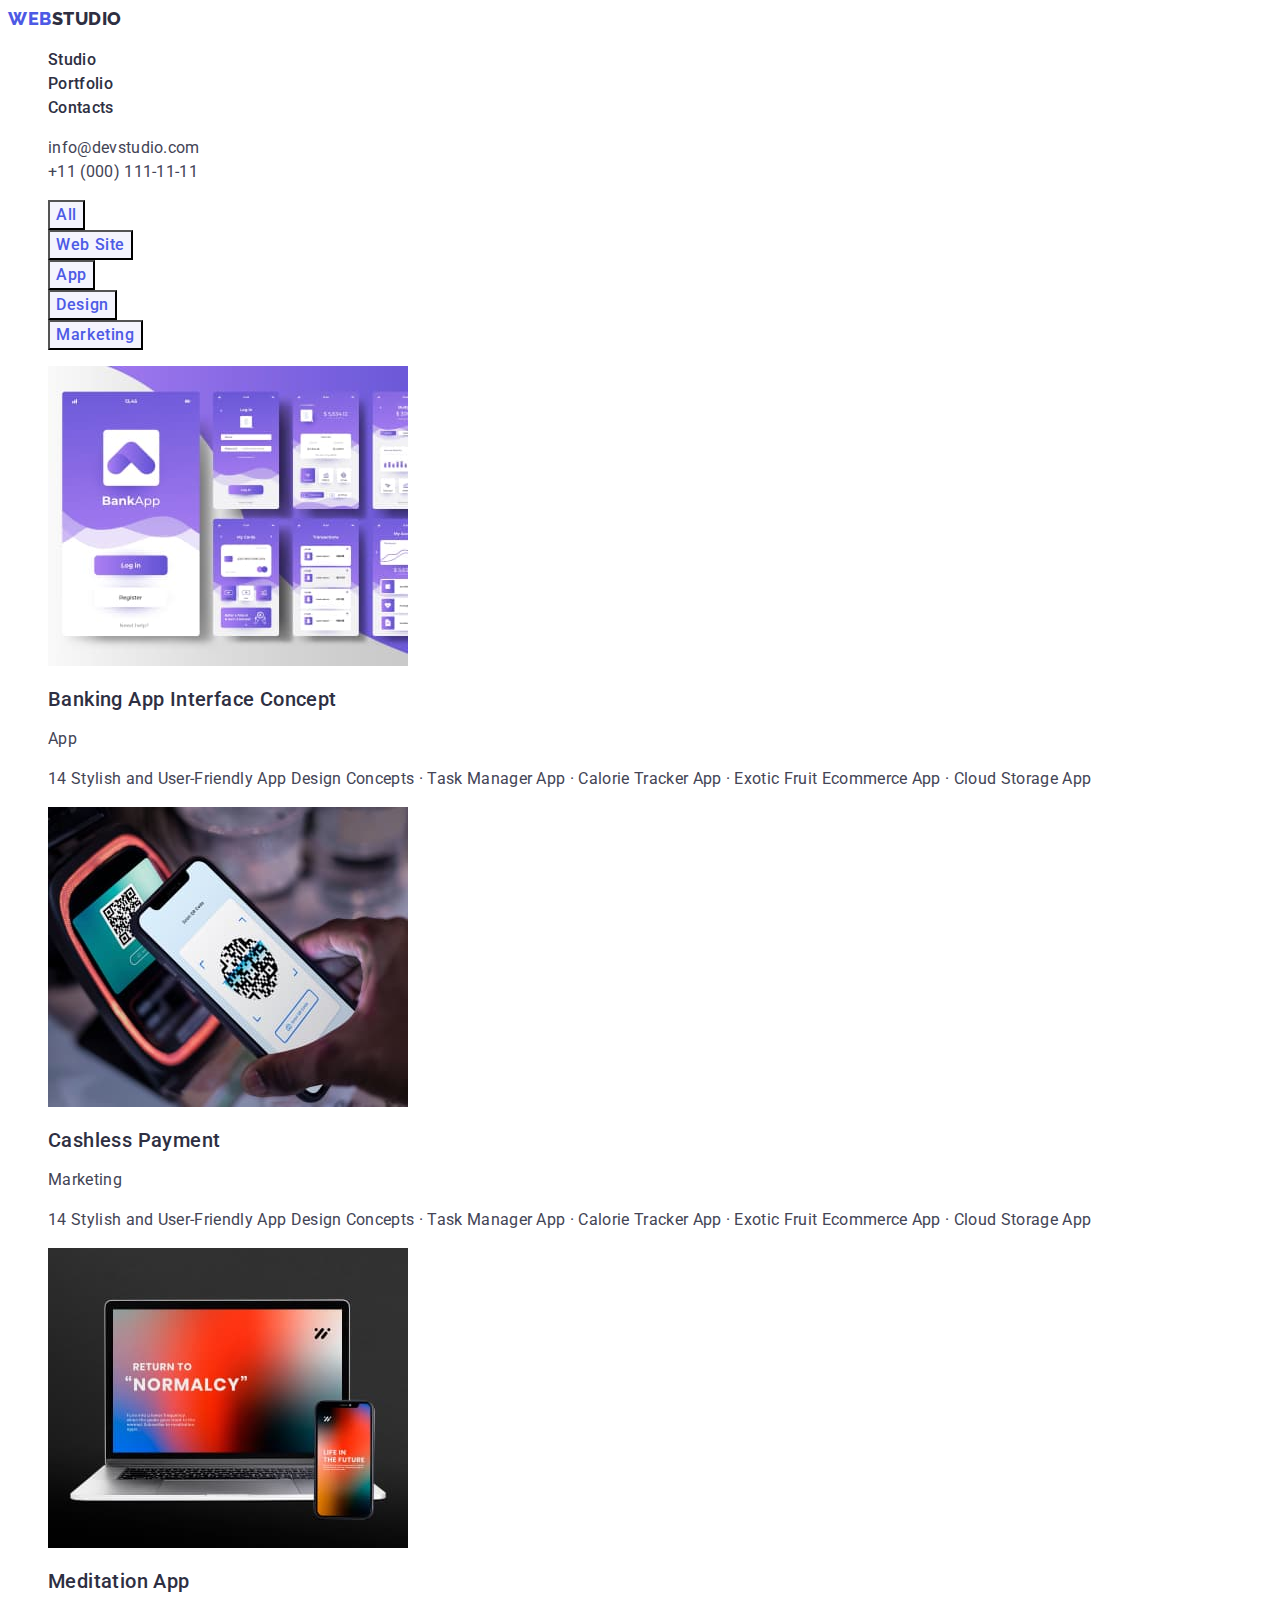
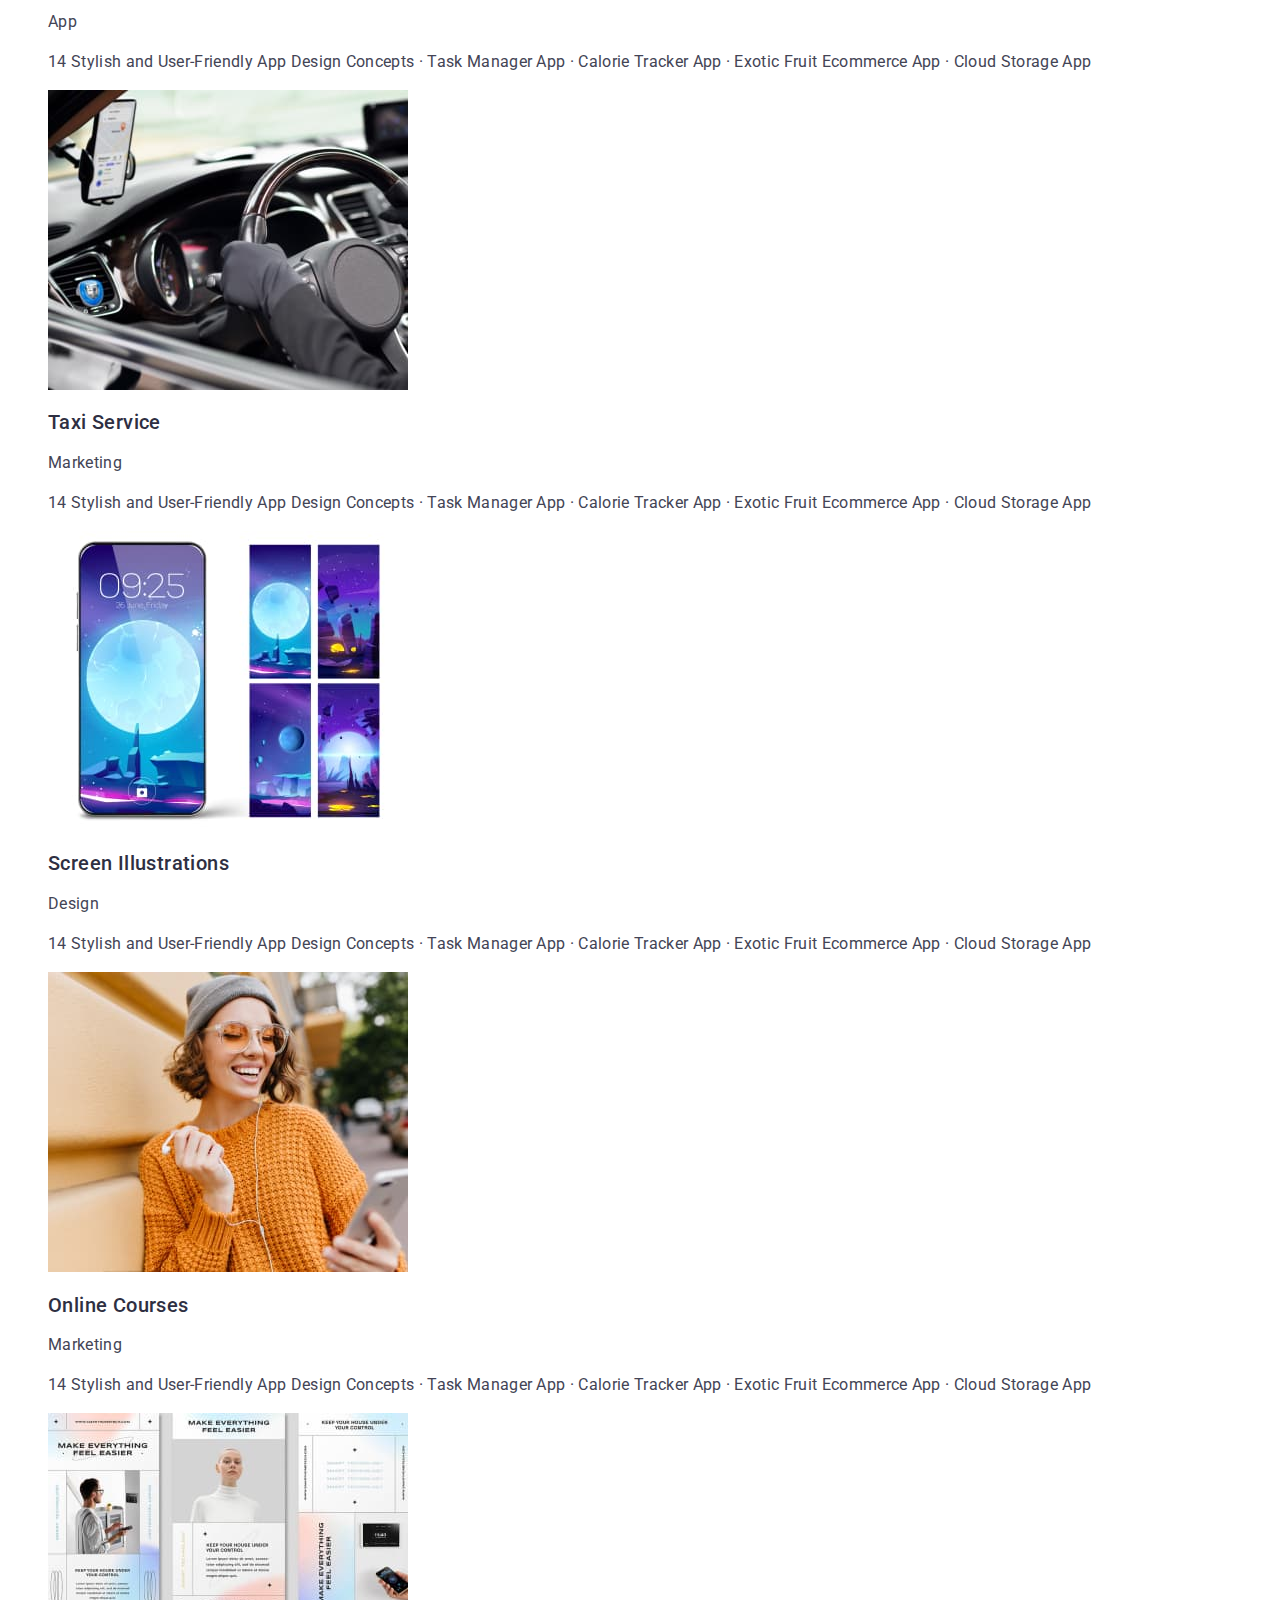
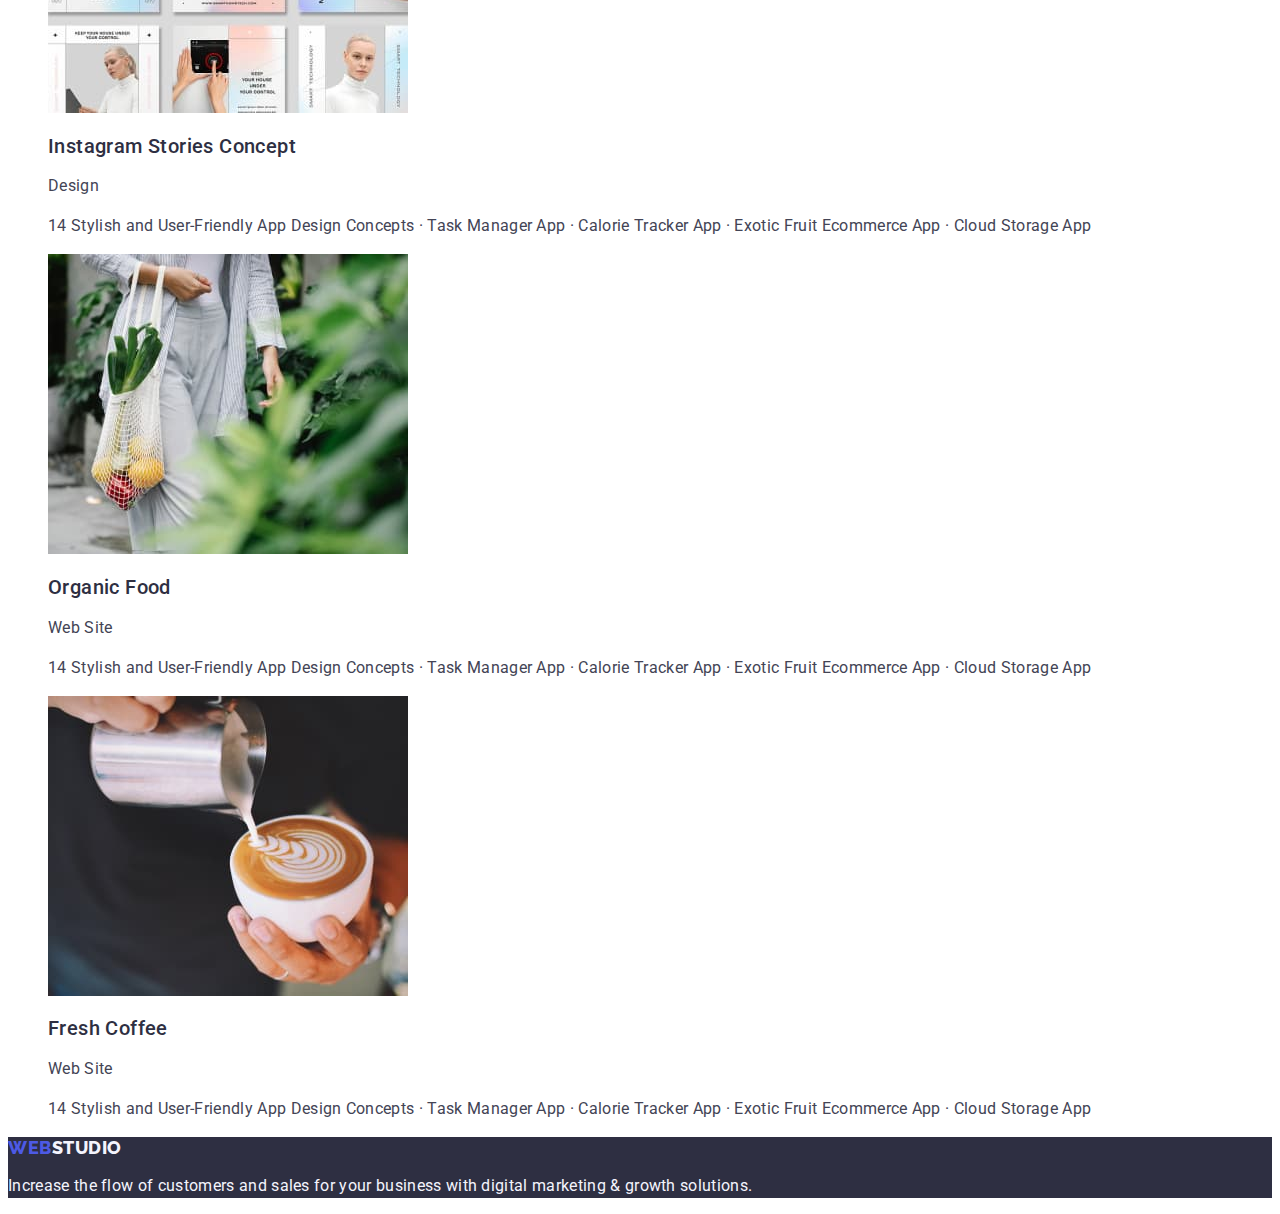
==== portfolio.html @ c7cfbac8 "Initial commit" ====
<!DOCTYPE html>
<html lang="en">
  <head>
    <meta charset="UTF-8" />
    <meta name="viewport" content="width=device-width, initial-scale=1.0" />
    <title>Portfolio</title>
    <link rel="preconnect" href="https://fonts.googleapis.com" />
    <link rel="preconnect" href="https://fonts.gstatic.com" crossorigin />
    <link
      href="https://fonts.googleapis.com/css2?family=Raleway:wght@800&family=Roboto:wght@400;500;700;900&display=swap"
      rel="stylesheet"
    />
    <link rel="stylesheet" href="./css/styles.css" />
  </head>
  <body>
    <!-- HEADER -->
    <header>
      <nav class="page-nav">
        <a class="logo-link link" href="./index.html"
          >Web<span class="text-logo">Studio</span></a
        >
        <ul class="menu list">
          <li class="menu-item">
            <a class="menu-link link" href="./index.html">Studio</a>
          </li>
          <li class="menu-item">
            <a class="menu-link link" href="./portfolio.html">Portfolio</a>
          </li>
          <li class="menu-item">
            <a class="menu-link link" href="">Contacts</a>
          </li>
        </ul>
      </nav>
      <address class="page-address">
        <ul class="address-list list">
          <li>
            <a class="contact-link link" href="mailto:info@devstudio.com"
              >info@devstudio.com</a
            >
          </li>
          <li>
            <a class="contact-link link" href="tel:+110001111111"
              >+11 (000) 111-11-11</a
            >
          </li>
        </ul>
      </address>
    </header>
    <!-- MAIN -->
    <main>
      <section>
        <h1 hidden>Gallery</h1>
        <ul class="list">
          <li><button type="button" class="filter-btn">All</button></li>
          <li><button type="button" class="filter-btn">Web Site</button></li>
          <li><button type="button" class="filter-btn">App</button></li>
          <li><button type="button" class="filter-btn">Design</button></li>
          <li><button type="button" class="filter-btn">Marketing</button></li>
        </ul>
        <ul class="list">
          <li>
            <a class="link" href="">
              <img
                src="./images/portfolio/banking-app.jpg"
                alt="Banking App Interface Concept"
                width="360"
                height="300"
              />
              <h2 class="subtitle">Banking App Interface Concept</h2>
              <p class="description-text">App</p>
              <p class="description-text">
                14 Stylish and User-Friendly App Design Concepts · Task Manager
                App · Calorie Tracker App · Exotic Fruit Ecommerce App · Cloud
                Storage App
              </p>
            </a>
          </li>
          <li>
            <a class="link" href="">
              <img
                src="./images//portfolio/cashless-pay.jpg"
                alt="Cashless-payment"
                width="360"
                height="300"
              />
              <h2 class="subtitle">Cashless Payment</h2>
              <p class="description-text">Marketing</p>
              <p class="description-text">
                14 Stylish and User-Friendly App Design Concepts · Task Manager
                App · Calorie Tracker App · Exotic Fruit Ecommerce App · Cloud
                Storage App
              </p>
            </a>
          </li>
          <li>
            <a class="link" href="">
              <img
                src="./images/portfolio/meditation-app.jpg"
                alt="Meditation app"
                width="360"
                height="300"
              />
              <h2 class="subtitle">Meditation App</h2>
              <p class="description-text">App</p>
              <p class="description-text">
                14 Stylish and User-Friendly App Design Concepts · Task Manager
                App · Calorie Tracker App · Exotic Fruit Ecommerce App · Cloud
                Storage App
              </p>
            </a>
          </li>
          <li>
            <a class="link" href="">
              <img
                src="./images/portfolio/taxi-service.jpg"
                alt="Taxi Service"
                width="360"
                height="300"
              />
              <h2 class="subtitle">Taxi Service</h2>
              <p class="description-text">Marketing</p>
              <p class="description-text">
                14 Stylish and User-Friendly App Design Concepts · Task Manager
                App · Calorie Tracker App · Exotic Fruit Ecommerce App · Cloud
                Storage App
              </p>
            </a>
          </li>
          <li>
            <a class="link" href="">
              <img
                src="./images/portfolio/screen-illustrations.jpg"
                alt="Screen Illustrations"
                width="360"
                height="300"
              />
              <h2 class="subtitle">Screen Illustrations</h2>
              <p class="description-text">Design</p>
              <p class="description-text">
                14 Stylish and User-Friendly App Design Concepts · Task Manager
                App · Calorie Tracker App · Exotic Fruit Ecommerce App · Cloud
                Storage App
              </p>
            </a>
          </li>
          <li>
            <a class="link" href="">
              <img
                src="./images/portfolio/onlaine-courses.jpg"
                alt="Online Courses"
                width="360"
                height="300"
              />
              <h2 class="subtitle">Online Courses</h2>
              <p class="description-text">Marketing</p>
              <p class="description-text">
                14 Stylish and User-Friendly App Design Concepts · Task Manager
                App · Calorie Tracker App · Exotic Fruit Ecommerce App · Cloud
                Storage App
              </p>
            </a>
          </li>
          <li>
            <a class="link" href="">
              <img
                src="./images/portfolio/instagram-stories.jpg"
                alt="Instagram Stories Concept"
                width="360"
                height="300"
              />
              <h2 class="subtitle">Instagram Stories Concept</h2>
              <p class="description-text">Design</p>
              <p class="description-text">
                14 Stylish and User-Friendly App Design Concepts · Task Manager
                App · Calorie Tracker App · Exotic Fruit Ecommerce App · Cloud
                Storage App
              </p>
            </a>
          </li>
          <li>
            <a class="link" href="">
              <img
                src="./images/portfolio/organic-food.jpg"
                alt="Organic Food"
                width="360"
                height="300"
              />
              <h2 class="subtitle">Organic Food</h2>
              <p class="description-text">Web Site</p>
              <p class="description-text">
                14 Stylish and User-Friendly App Design Concepts · Task Manager
                App · Calorie Tracker App · Exotic Fruit Ecommerce App · Cloud
                Storage App
              </p>
            </a>
          </li>
          <li>
            <a class="link" href="">
              <img
                src="./images/portfolio/fresh-coffe.jpg"
                alt="Fresh Coffee"
                width="360"
                height="300"
              />
              <h2 class="subtitle">Fresh Coffee</h2>
              <p class="description-text">Web Site</p>
              <p class="description-text">
                14 Stylish and User-Friendly App Design Concepts · Task Manager
                App · Calorie Tracker App · Exotic Fruit Ecommerce App · Cloud
                Storage App
              </p>
            </a>
          </li>
        </ul>
      </section>
    </main>
    <!-- FOOTER -->
    <footer class="page-footer">
      <a class="logo-link link" href="./index.html"
        >Web<span class="text-logo">Studio</span></a
      >
      <p class="description-text">
        Increase the flow of customers and sales for your business with digital
        marketing & growth solutions.
      </p>
    </footer>
  </body>
</html>
---- css/styles.css ----
:root {
  --accent-color: #404bbf;
  --primary-font: 'Roboto', sans-serif;
  --secondary-font: 'Raleway', sans-serif;
  --primary-slate-color: #434455;
  --secondary-navy-color: #2e2f42;
  --iris-text-color: #4d5ae5;
  --primary-white-color: #fff;
  --cloud-color: #f4f4fd;
}

.list {
  list-style: none;
}

.link {
  text-decoration: none;
}

body {
  font-family: var(--primary-font);
  color: var(--primary-slate-color);
  background-color: var(--primary-white-color);
}
/* -----------------------------------COMPONENTS----------------------------------- */
.section-title {
  color: var(--secondary-navy-color);
  text-align: center;
  font-size: 36px;
  font-weight: 700;
  line-height: 1.11;
  letter-spacing: 0.72px;
  text-transform: capitalize;
}

.subtitle {
  color: var(--secondary-navy-color);
  font-size: 20px;
  font-weight: 500;
  line-height: 1.2;
  letter-spacing: 0.4px;
}

.description-text {
  color: var(--primary-slate-color);
  font-size: 16px;
  font-weight: 400;
  line-height: 1.5; /* 150% */
  letter-spacing: 0.32px;
}

.page-footer .description-text {
  color: var(--cloud-color);
}

.page-footer .text-logo {
  color: var(--cloud-color);
}

.page-footer {
  background-color: var(--secondary-navy-color);
}
/* -----------------------------------/COMPONENTS----------------------------------- */
/*-------------------------------------- HEADER-----------------------------------  */

.logo-link {
  color: var(--iris-text-color);
  font-family: var(--secondary-font);
  font-size: 18px;
  font-weight: 800;
  line-height: 1.17;
  letter-spacing: 0.54px;
  text-transform: uppercase;
}

.text-logo {
  color: var(--secondary-navy-color);
}

.page-nav {
  font-size: 16px;
  font-weight: 500;
  line-height: 1.5;
  letter-spacing: 0.32px;
}

.menu-link {
  color: var(--secondary-navy-color);
}

.page-address {
  font-style: normal;
  font-size: 16px;
  font-weight: 400;
  line-height: 1.5;
  letter-spacing: 0.32px;
}

.contact-link {
  color: var(--primary-slate-color);
}

.contact-link:hover,
.contact-link:focus {
  color: var(--accent-color);
}

.menu-link:hover,
.menu-link:focus {
  color: var(--accent-color);
}
/*-------------------------------------- /HEADER-----------------------------------  */

/* ---------------------------------------HERO------------------------------------ */
.hero {
  background-color: var(--secondary-navy-color);
}

.hero-title {
  color: var(--primary-white-color);
  text-align: center;
  font-size: 56px;
  font-weight: 700;
  line-height: 1.07;
  letter-spacing: 1.12px;
}

.modal-btn {
  font-family: 'Roboto', sans-serif;
  background-color: var(--iris-text-color);
  color: var(--primary-white-color);
  font-size: 16px;
  font-weight: 500;
  line-height: 1.5; /* 150% */
  letter-spacing: 0.64px;
  cursor: pointer;
}

.modal-btn:hover,
.modal-btn:focus {
  background-color: var(--accent-color);
}

.team {
  background-color: var(--cloud-color);
}

/*--------------------------------------- /HERO----------------------------------------- */

/* -----------------------------------------TEAM------------------------------------- */
.list-item {
  background-color: var(--primary-white-color);
}
/* -----------------------------------------/TEAM------------------------------------- */

/* ======================================/INDEX.HTML============================= */
/* ======================================PORTFOLIO.HTML============================= */
.filter-btn {
  font-family: 'Roboto', sans-serif;
  background: var(--cloud-color);
  color: var(--iris-text-color);
  text-align: center;
  font-size: 16px;
  font-weight: 500;
  line-height: 1.5;
  letter-spacing: 0.64px;
  cursor: pointer;
}

.filter-btn:hover,
.filter-btn:focus {
  background: var(--accent-color);
  color: var(--primary-white-color);
}
/* ======================================/PORTFOLIO.HTML============================= */
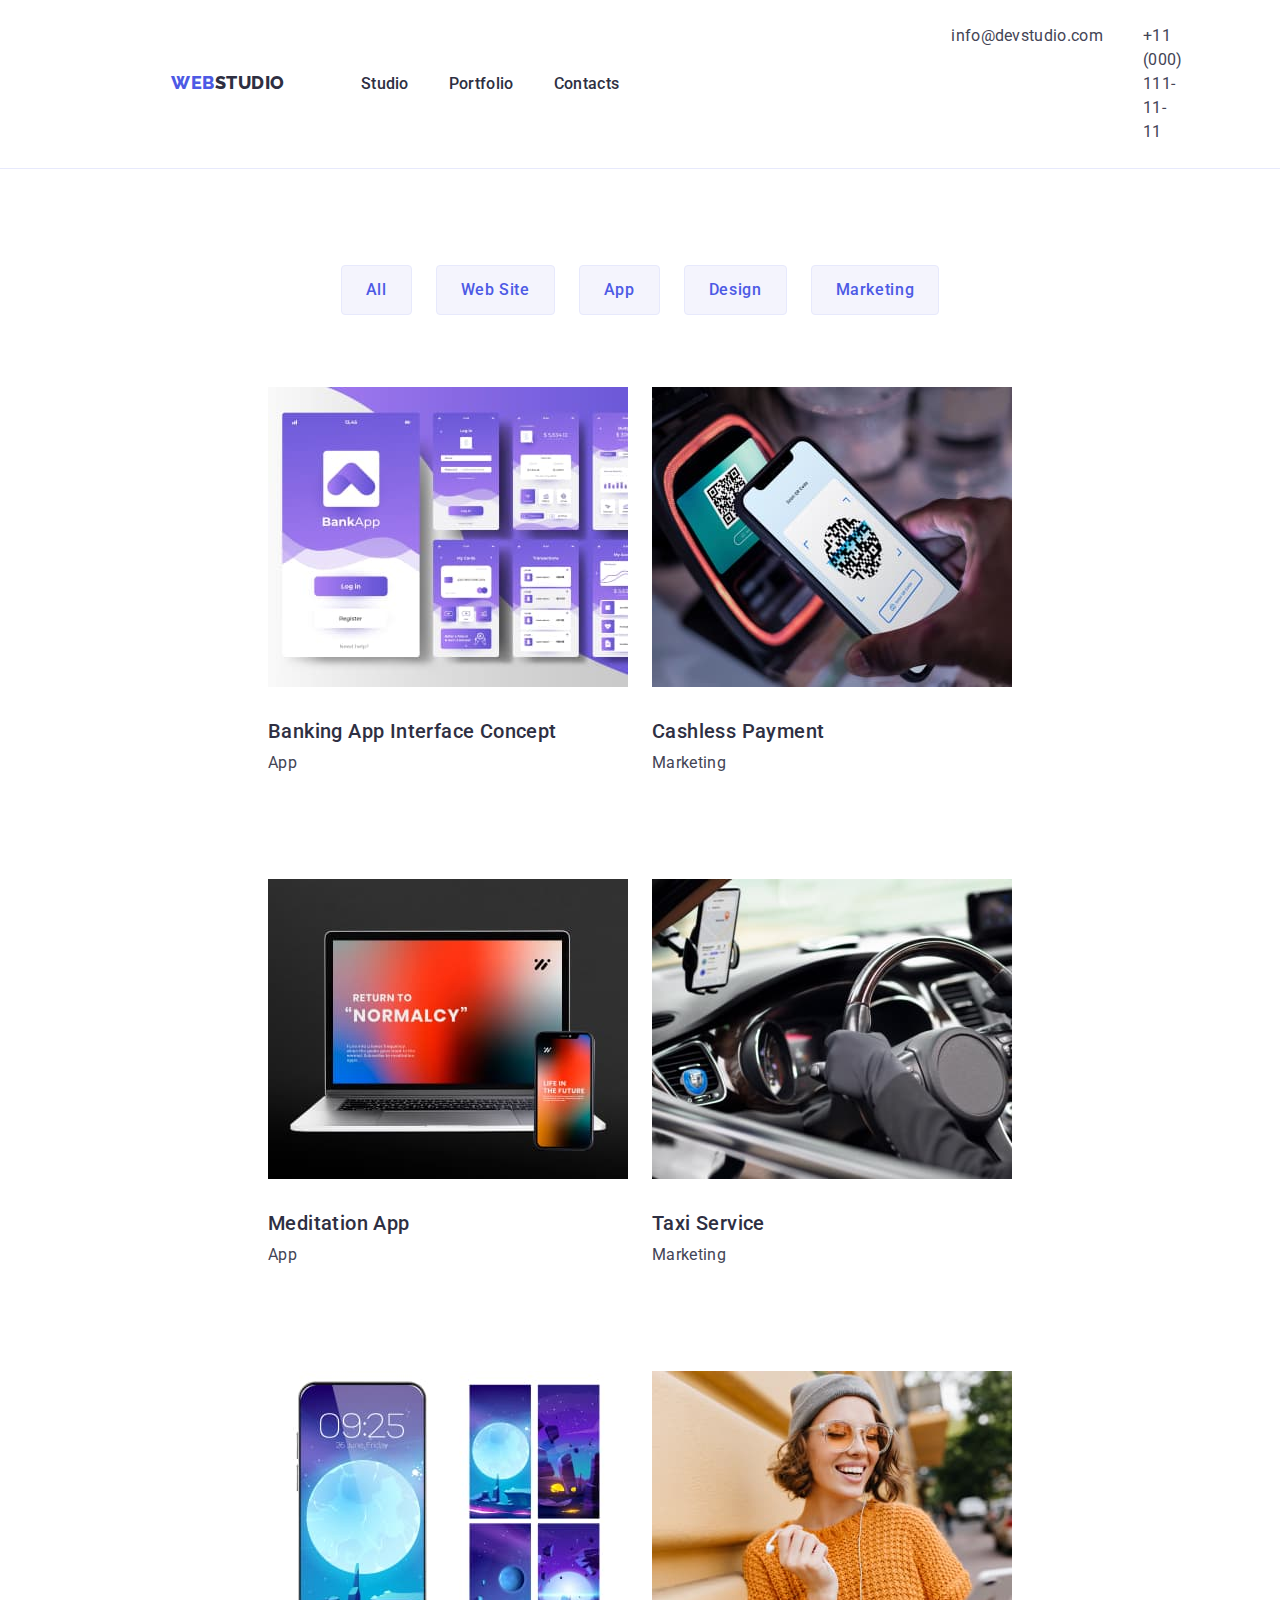
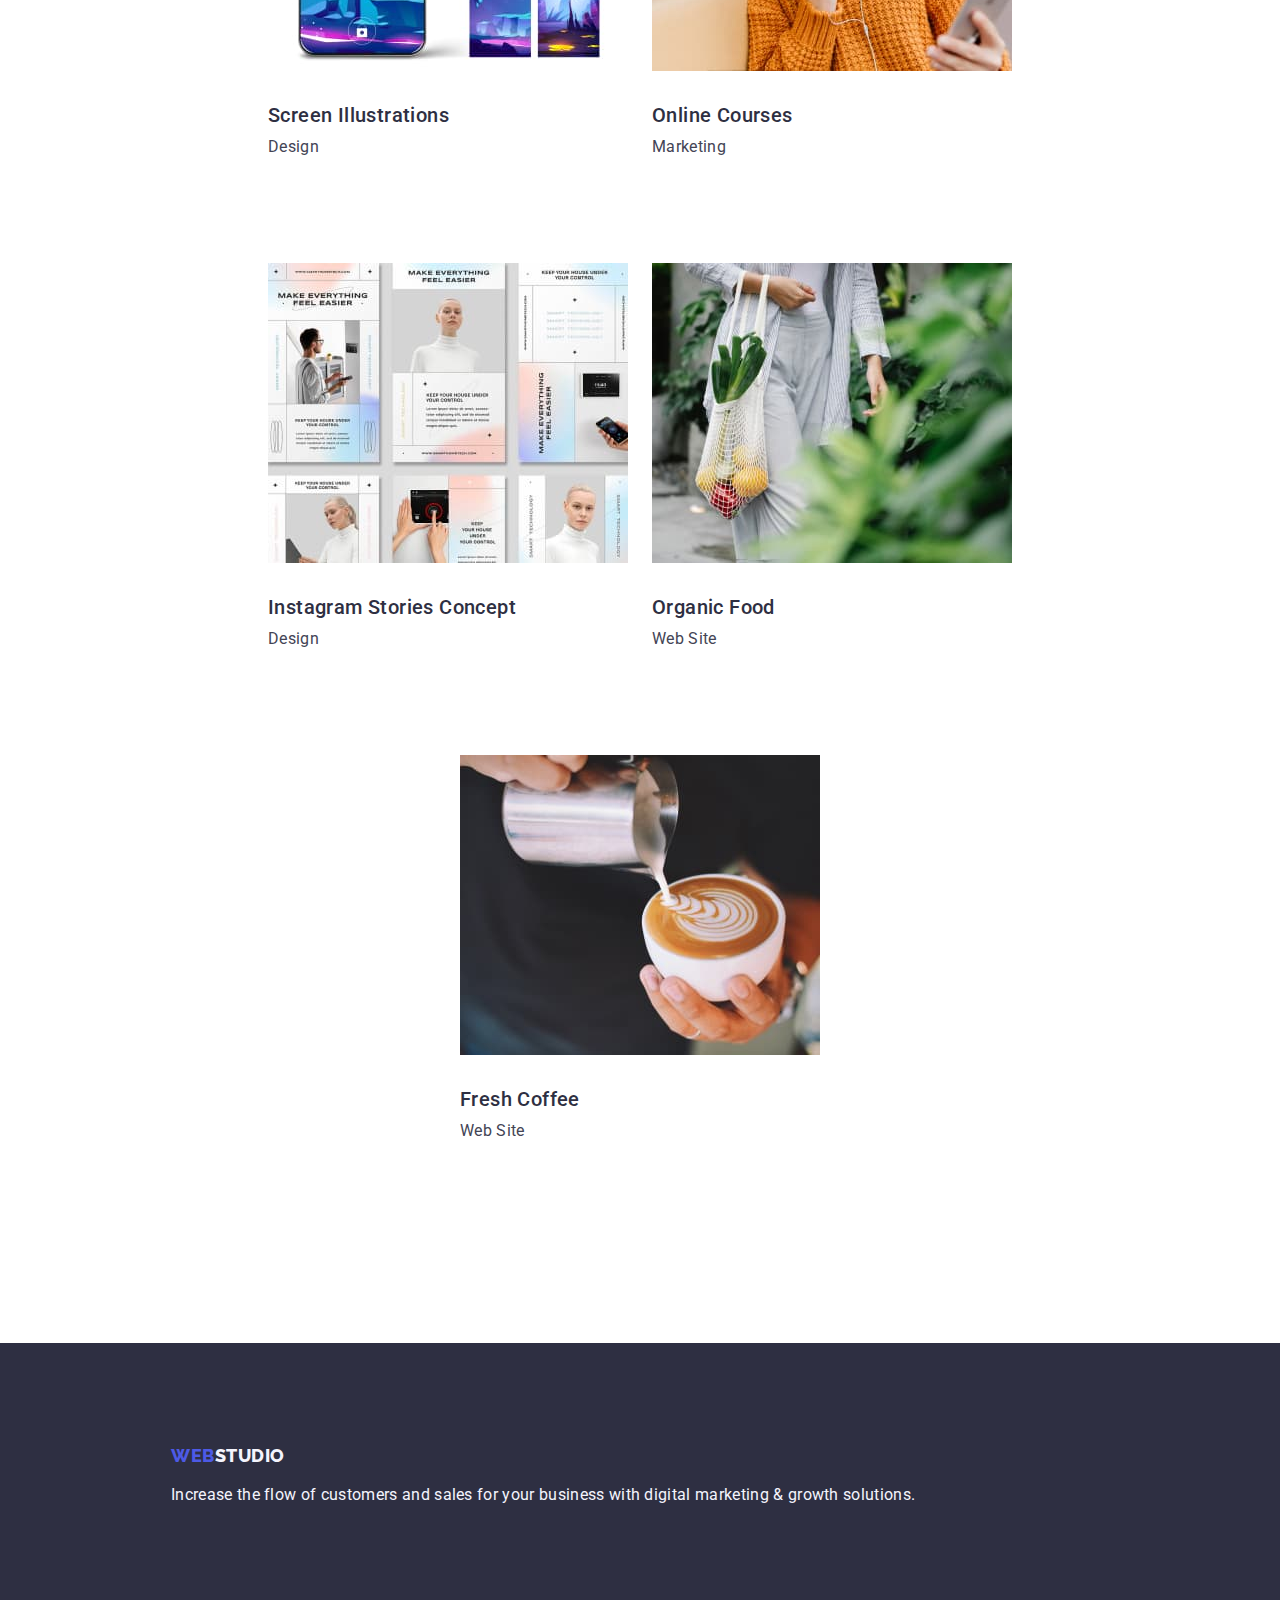
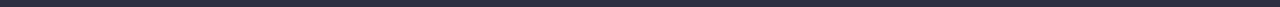
==== commit 81668d5a: "update index.html, portfolio.html, styles.css" ====
--- a/portfolio.html
+++ b/portfolio.html
@@ -7,6 +7,10 @@
     <link rel="preconnect" href="https://fonts.googleapis.com" />
     <link rel="preconnect" href="https://fonts.gstatic.com" crossorigin />
     <link
+      rel="stylesheet"
+      href="https://cdnjs.cloudflare.com/ajax/libs/modern-normalize/2.0.0/modern-normalize.min.css"
+    />
+    <link
       href="https://fonts.googleapis.com/css2?family=Raleway:wght@800&family=Roboto:wght@400;500;700;900&display=swap"
       rel="stylesheet"
     />
@@ -14,215 +18,231 @@
   </head>
   <body>
     <!-- HEADER -->
-    <header>
-      <nav class="page-nav">
+    <header class="page-header section">
+      <div class="container">
+        <nav class="page-nav">
+          <a class="logo-link link" href="./index.html"
+            >Web<span class="text-logo">Studio</span></a
+          >
+          <ul class="menu list">
+            <li class="menu-item">
+              <a class="menu-link link" href="./index.html">Studio</a>
+            </li>
+            <li class="menu-item">
+              <a class="menu-link link" href="./portfolio.html">Portfolio</a>
+            </li>
+            <li class="menu-item">
+              <a class="menu-link link" href="">Contacts</a>
+            </li>
+          </ul>
+        </nav>
+        <address class="page-address">
+          <ul class="address-list list">
+            <li>
+              <a class="contact-link link" href="mailto:info@devstudio.com"
+                >info@devstudio.com</a
+              >
+            </li>
+            <li>
+              <a class="contact-link link" href="tel:+110001111111"
+                >+11 (000) 111-11-11</a
+              >
+            </li>
+          </ul>
+        </address>
+      </div>
+    </header>
+    <!-- MAIN -->
+    <main>
+      <section class="main-section section">
+        <div class="container">
+          <h1 class="visually-hidden">Gallery</h1>
+          <ul class="button-list list">
+            <li class="button-item">
+              <button type="button" class="filter-btn">All</button>
+            </li>
+            <li class="button-item">
+              <button type="button" class="filter-btn">Web Site</button>
+            </li>
+            <li class="button-item">
+              <button type="button" class="filter-btn">App</button>
+            </li>
+            <li class="button-item">
+              <button type="button" class="filter-btn">Design</button>
+            </li>
+            <li class="button-item">
+              <button type="button" class="filter-btn">Marketing</button>
+            </li>
+          </ul>
+          <ul class="list">
+            <li class="list-item">
+              <a class="link" href="">
+                <img
+                  src="./images/portfolio/banking-app.jpg"
+                  alt="Banking App Interface Concept"
+                  width="360"
+                  height="300"
+                />
+                <h2 class="subtitle">Banking App Interface Concept</h2>
+                <p class="description-text">App</p>
+                <!-- <p class="description-text">
+                  14 Stylish and User-Friendly App Design Concepts · Task
+                  Manager App · Calorie Tracker App · Exotic Fruit Ecommerce App
+                  · Cloud Storage App
+                </p> -->
+              </a>
+            </li>
+            <li class="list-item">
+              <a class="link" href="">
+                <img
+                  src="./images//portfolio/cashless-pay.jpg"
+                  alt="Cashless-payment"
+                  width="360"
+                  height="300"
+                />
+                <h2 class="subtitle">Cashless Payment</h2>
+                <p class="description-text">Marketing</p>
+                <!-- <p class="description-text">
+                  14 Stylish and User-Friendly App Design Concepts · Task
+                  Manager App · Calorie Tracker App · Exotic Fruit Ecommerce App
+                  · Cloud Storage App
+                </p> -->
+              </a>
+            </li>
+            <li class="list-item">
+              <a class="link" href="">
+                <img
+                  src="./images/portfolio/meditation-app.jpg"
+                  alt="Meditation app"
+                  width="360"
+                  height="300"
+                />
+                <h2 class="subtitle">Meditation App</h2>
+                <p class="description-text">App</p>
+                <!-- <p class="description-text">
+                  14 Stylish and User-Friendly App Design Concepts · Task
+                  Manager App · Calorie Tracker App · Exotic Fruit Ecommerce App
+                  · Cloud Storage App
+                </p> -->
+              </a>
+            </li>
+            <li class="list-item">
+              <a class="link" href="">
+                <img
+                  src="./images/portfolio/taxi-service.jpg"
+                  alt="Taxi Service"
+                  width="360"
+                  height="300"
+                />
+                <h2 class="subtitle">Taxi Service</h2>
+                <p class="description-text">Marketing</p>
+                <!-- <p class="description-text">
+                  14 Stylish and User-Friendly App Design Concepts · Task
+                  Manager App · Calorie Tracker App · Exotic Fruit Ecommerce App
+                  · Cloud Storage App
+                </p> -->
+              </a>
+            </li>
+            <li class="list-item">
+              <a class="link" href="">
+                <img
+                  src="./images/portfolio/screen-illustrations.jpg"
+                  alt="Screen Illustrations"
+                  width="360"
+                  height="300"
+                />
+                <h2 class="subtitle">Screen Illustrations</h2>
+                <p class="description-text">Design</p>
+                <!-- <p class="description-text">
+                  14 Stylish and User-Friendly App Design Concepts · Task
+                  Manager App · Calorie Tracker App · Exotic Fruit Ecommerce App
+                  · Cloud Storage App
+                </p> -->
+              </a>
+            </li>
+            <li class="list-item">
+              <a class="link" href="">
+                <img
+                  src="./images/portfolio/onlaine-courses.jpg"
+                  alt="Online Courses"
+                  width="360"
+                  height="300"
+                />
+                <h2 class="subtitle">Online Courses</h2>
+                <p class="description-text">Marketing</p>
+                <!-- <p class="description-text">
+                  14 Stylish and User-Friendly App Design Concepts · Task
+                  Manager App · Calorie Tracker App · Exotic Fruit Ecommerce App
+                  · Cloud Storage App
+                </p> -->
+              </a>
+            </li>
+            <li class="list-item">
+              <a class="link" href="">
+                <img
+                  src="./images/portfolio/instagram-stories.jpg"
+                  alt="Instagram Stories Concept"
+                  width="360"
+                  height="300"
+                />
+                <h2 class="subtitle">Instagram Stories Concept</h2>
+                <p class="description-text">Design</p>
+                <!-- <p class="description-text">
+                  14 Stylish and User-Friendly App Design Concepts · Task
+                  Manager App · Calorie Tracker App · Exotic Fruit Ecommerce App
+                  · Cloud Storage App
+                </p> -->
+              </a>
+            </li>
+            <li class="list-item">
+              <a class="link" href="">
+                <img
+                  src="./images/portfolio/organic-food.jpg"
+                  alt="Organic Food"
+                  width="360"
+                  height="300"
+                />
+                <h2 class="subtitle">Organic Food</h2>
+                <p class="description-text">Web Site</p>
+                <!-- <p class="description-text">
+                  14 Stylish and User-Friendly App Design Concepts · Task
+                  Manager App · Calorie Tracker App · Exotic Fruit Ecommerce App
+                  · Cloud Storage App
+                </p> -->
+              </a>
+            </li>
+            <li class="list-item">
+              <a class="link" href="">
+                <img
+                  src="./images/portfolio/fresh-coffe.jpg"
+                  alt="Fresh Coffee"
+                  width="360"
+                  height="300"
+                />
+                <h2 class="subtitle">Fresh Coffee</h2>
+                <p class="description-text">Web Site</p>
+                <!-- <p class="description-text">
+                  14 Stylish and User-Friendly App Design Concepts · Task
+                  Manager App · Calorie Tracker App · Exotic Fruit Ecommerce App
+                  · Cloud Storage App
+                </p> -->
+              </a>
+            </li>
+          </ul>
+        </div>
+      </section>
+    </main>
+    <!-- FOOTER -->
+    <footer class="page-footer section">
+      <div class="container">
         <a class="logo-link link" href="./index.html"
           >Web<span class="text-logo">Studio</span></a
         >
-        <ul class="menu list">
-          <li class="menu-item">
-            <a class="menu-link link" href="./index.html">Studio</a>
-          </li>
-          <li class="menu-item">
-            <a class="menu-link link" href="./portfolio.html">Portfolio</a>
-          </li>
-          <li class="menu-item">
-            <a class="menu-link link" href="">Contacts</a>
-          </li>
-        </ul>
-      </nav>
-      <address class="page-address">
-        <ul class="address-list list">
-          <li>
-            <a class="contact-link link" href="mailto:info@devstudio.com"
-              >info@devstudio.com</a
-            >
-          </li>
-          <li>
-            <a class="contact-link link" href="tel:+110001111111"
-              >+11 (000) 111-11-11</a
-            >
-          </li>
-        </ul>
-      </address>
-    </header>
-    <!-- MAIN -->
-    <main>
-      <section>
-        <h1 hidden>Gallery</h1>
-        <ul class="list">
-          <li><button type="button" class="filter-btn">All</button></li>
-          <li><button type="button" class="filter-btn">Web Site</button></li>
-          <li><button type="button" class="filter-btn">App</button></li>
-          <li><button type="button" class="filter-btn">Design</button></li>
-          <li><button type="button" class="filter-btn">Marketing</button></li>
-        </ul>
-        <ul class="list">
-          <li>
-            <a class="link" href="">
-              <img
-                src="./images/portfolio/banking-app.jpg"
-                alt="Banking App Interface Concept"
-                width="360"
-                height="300"
-              />
-              <h2 class="subtitle">Banking App Interface Concept</h2>
-              <p class="description-text">App</p>
-              <p class="description-text">
-                14 Stylish and User-Friendly App Design Concepts · Task Manager
-                App · Calorie Tracker App · Exotic Fruit Ecommerce App · Cloud
-                Storage App
-              </p>
-            </a>
-          </li>
-          <li>
-            <a class="link" href="">
-              <img
-                src="./images//portfolio/cashless-pay.jpg"
-                alt="Cashless-payment"
-                width="360"
-                height="300"
-              />
-              <h2 class="subtitle">Cashless Payment</h2>
-              <p class="description-text">Marketing</p>
-              <p class="description-text">
-                14 Stylish and User-Friendly App Design Concepts · Task Manager
-                App · Calorie Tracker App · Exotic Fruit Ecommerce App · Cloud
-                Storage App
-              </p>
-            </a>
-          </li>
-          <li>
-            <a class="link" href="">
-              <img
-                src="./images/portfolio/meditation-app.jpg"
-                alt="Meditation app"
-                width="360"
-                height="300"
-              />
-              <h2 class="subtitle">Meditation App</h2>
-              <p class="description-text">App</p>
-              <p class="description-text">
-                14 Stylish and User-Friendly App Design Concepts · Task Manager
-                App · Calorie Tracker App · Exotic Fruit Ecommerce App · Cloud
-                Storage App
-              </p>
-            </a>
-          </li>
-          <li>
-            <a class="link" href="">
-              <img
-                src="./images/portfolio/taxi-service.jpg"
-                alt="Taxi Service"
-                width="360"
-                height="300"
-              />
-              <h2 class="subtitle">Taxi Service</h2>
-              <p class="description-text">Marketing</p>
-              <p class="description-text">
-                14 Stylish and User-Friendly App Design Concepts · Task Manager
-                App · Calorie Tracker App · Exotic Fruit Ecommerce App · Cloud
-                Storage App
-              </p>
-            </a>
-          </li>
-          <li>
-            <a class="link" href="">
-              <img
-                src="./images/portfolio/screen-illustrations.jpg"
-                alt="Screen Illustrations"
-                width="360"
-                height="300"
-              />
-              <h2 class="subtitle">Screen Illustrations</h2>
-              <p class="description-text">Design</p>
-              <p class="description-text">
-                14 Stylish and User-Friendly App Design Concepts · Task Manager
-                App · Calorie Tracker App · Exotic Fruit Ecommerce App · Cloud
-                Storage App
-              </p>
-            </a>
-          </li>
-          <li>
-            <a class="link" href="">
-              <img
-                src="./images/portfolio/onlaine-courses.jpg"
-                alt="Online Courses"
-                width="360"
-                height="300"
-              />
-              <h2 class="subtitle">Online Courses</h2>
-              <p class="description-text">Marketing</p>
-              <p class="description-text">
-                14 Stylish and User-Friendly App Design Concepts · Task Manager
-                App · Calorie Tracker App · Exotic Fruit Ecommerce App · Cloud
-                Storage App
-              </p>
-            </a>
-          </li>
-          <li>
-            <a class="link" href="">
-              <img
-                src="./images/portfolio/instagram-stories.jpg"
-                alt="Instagram Stories Concept"
-                width="360"
-                height="300"
-              />
-              <h2 class="subtitle">Instagram Stories Concept</h2>
-              <p class="description-text">Design</p>
-              <p class="description-text">
-                14 Stylish and User-Friendly App Design Concepts · Task Manager
-                App · Calorie Tracker App · Exotic Fruit Ecommerce App · Cloud
-                Storage App
-              </p>
-            </a>
-          </li>
-          <li>
-            <a class="link" href="">
-              <img
-                src="./images/portfolio/organic-food.jpg"
-                alt="Organic Food"
-                width="360"
-                height="300"
-              />
-              <h2 class="subtitle">Organic Food</h2>
-              <p class="description-text">Web Site</p>
-              <p class="description-text">
-                14 Stylish and User-Friendly App Design Concepts · Task Manager
-                App · Calorie Tracker App · Exotic Fruit Ecommerce App · Cloud
-                Storage App
-              </p>
-            </a>
-          </li>
-          <li>
-            <a class="link" href="">
-              <img
-                src="./images/portfolio/fresh-coffe.jpg"
-                alt="Fresh Coffee"
-                width="360"
-                height="300"
-              />
-              <h2 class="subtitle">Fresh Coffee</h2>
-              <p class="description-text">Web Site</p>
-              <p class="description-text">
-                14 Stylish and User-Friendly App Design Concepts · Task Manager
-                App · Calorie Tracker App · Exotic Fruit Ecommerce App · Cloud
-                Storage App
-              </p>
-            </a>
-          </li>
-        </ul>
-      </section>
-    </main>
-    <!-- FOOTER -->
-    <footer class="page-footer">
-      <a class="logo-link link" href="./index.html"
-        >Web<span class="text-logo">Studio</span></a
-      >
-      <p class="description-text">
-        Increase the flow of customers and sales for your business with digital
-        marketing & growth solutions.
-      </p>
+        <p class="description-text">
+          Increase the flow of customers and sales for your business with
+          digital marketing & growth solutions.
+        </p>
+      </div>
     </footer>
   </body>
 </html>
--- a/css/styles.css
+++ b/css/styles.css
@@ -7,6 +7,7 @@
   --iris-text-color: #4d5ae5;
   --primary-white-color: #fff;
   --cloud-color: #f4f4fd;
+  --cornflower-color: #e7e9fc;
 }
 
 .list {
@@ -18,11 +19,56 @@
 }
 
 body {
+  display: flex;
+  min-height: 100vh;
+  flex-direction: column;
+  margin: 0;
   font-family: var(--primary-font);
   color: var(--primary-slate-color);
   background-color: var(--primary-white-color);
 }
+
+main {
+  flex-grow: 1;
+}
+
+h1,
+h2,
+h3,
+h4,
+h5,
+h6 {
+  margin: 0;
+}
+
+p {
+  margin: 0;
+}
+
+ul,
+ol {
+  margin: 0;
+  padding-left: 0;
+}
+img {
+  display: block;
+  max-width: 100%;
+  overflow: hidden;
+  object-fit: cover;
+}
+
 /* -----------------------------------COMPONENTS----------------------------------- */
+
+.container {
+  max-width: 1158px;
+  margin: 0 auto;
+  padding: 0 15px;
+}
+
+.section {
+  padding-left: 156px;
+  padding-right: 156px;
+}
 .section-title {
   color: var(--secondary-navy-color);
   text-align: center;
@@ -59,11 +105,44 @@
 
 .page-footer {
   background-color: var(--secondary-navy-color);
-}
+  padding-top: 101.5px;
+  padding-bottom: 100px;
+}
+
+.page-footer .logo-link {
+  display: block;
+  margin-bottom: 17.5px;
+}
+
+.page-header {
+  padding-top: 24px;
+  padding-bottom: 24px;
+  border-bottom: 1px solid var(--cornflower-color);
+}
+
+.visually-hidden {
+  position: absolute;
+  width: 1px;
+  height: 1px;
+  margin: -1px;
+  border: 0;
+  padding: 0;
+  white-space: nowrap;
+  clip-path: inset(100%);
+  clip: rect(0 0 0 0);
+  overflow: hidden;
+}
+
 /* -----------------------------------/COMPONENTS----------------------------------- */
 /*-------------------------------------- HEADER-----------------------------------  */
 
+.page-header .container {
+  display: flex;
+  align-items: center;
+}
+
 .logo-link {
+  margin-right: 76px;
   color: var(--iris-text-color);
   font-family: var(--secondary-font);
   font-size: 18px;
@@ -78,12 +157,25 @@
 }
 
 .page-nav {
+  display: flex;
+  margin-right: 332px;
   font-size: 16px;
   font-weight: 500;
   line-height: 1.5;
   letter-spacing: 0.32px;
 }
 
+.menu {
+  display: flex;
+  gap: 40px;
+}
+
+.address-list {
+  display: flex;
+  flex-basis: auto;
+  gap: 40px;
+}
+
 .menu-link {
   color: var(--secondary-navy-color);
 }
@@ -112,11 +204,20 @@
 /*-------------------------------------- /HEADER-----------------------------------  */
 
 /* ---------------------------------------HERO------------------------------------ */
+
+.hero .container {
+  display: flex;
+  flex-direction: column;
+}
+
 .hero {
   background-color: var(--secondary-navy-color);
+  padding-top: 188px;
+  padding-bottom: 188px;
 }
 
 .hero-title {
+  margin-bottom: 48px;
   color: var(--primary-white-color);
   text-align: center;
   font-size: 56px;
@@ -126,7 +227,10 @@
 }
 
 .modal-btn {
+  padding: 16px 32px;
   font-family: 'Roboto', sans-serif;
+  border-radius: 4px;
+  box-shadow: 0px 4px 4px 0px rgba(0, 0, 0, 0.15);
   background-color: var(--iris-text-color);
   color: var(--primary-white-color);
   font-size: 16px;
@@ -147,16 +251,121 @@
 
 /*--------------------------------------- /HERO----------------------------------------- */
 
+/* ---------------------------------------QUALITIES---------------------------- */
+.qualities {
+  padding-top: 120px;
+  padding-bottom: 120px;
+}
+.qualities .list {
+  display: flex;
+  gap: 24px;
+  justify-content: center;
+}
+
+.qualities .list-item {
+  flex-basis: calc((100%-72px) / 4);
+}
+.qualities .description-text {
+  margin-top: 8px;
+}
+/*---------------------------------------/QUALITIES---------------------------- */
+
+/*-------------------------------------- ACTIVITY-------------------------------- */
+.activity {
+  padding-bottom: 120px;
+}
+.activity .list {
+  display: flex;
+  gap: 24px;
+  margin-top: 72px;
+  margin-bottom: ;
+}
+
+.activity .list-item {
+  flex-basis: calc((100%-48px) / 3);
+}
+/*-------------------------------------- /ACTIVITY-------------------------------- */
 /* -----------------------------------------TEAM------------------------------------- */
-.list-item {
+.team {
+  padding-top: 120px;
+  padding-bottom: 120px;
+}
+
+.team .list {
+  display: flex;
+  gap: 24px;
+}
+
+.team .list-item {
+  flex-basis: calc((100%-48px) / 3);
+}
+
+.team .section-title {
+  margin-bottom: 72px;
+}
+
+.team img,
+.team .description-text {
+  margin-bottom: 32px;
+}
+.team .subtitle {
+  margin-bottom: 8px;
+}
+
+.team .subtitle,
+.team .description-text {
+  text-align: center;
+}
+.team .list-item {
   background-color: var(--primary-white-color);
+  border-radius: 0px 0px 4px 4px;
+  box-shadow: 0px 2px 1px 0px rgba(46, 47, 66, 0.08),
+    0px 1px 1px 0px rgba(46, 47, 66, 0.16),
+    0px 1px 6px 0px rgba(46, 47, 66, 0.08);
 }
 /* -----------------------------------------/TEAM------------------------------------- */
 
 /* ======================================/INDEX.HTML============================= */
 /* ======================================PORTFOLIO.HTML============================= */
+.main-section {
+  padding-top: 96px;
+  padding-bottom: 120px;
+}
+
+.main-section .button-list {
+  justify-content: center;
+  gap: 24px;
+  flex-basis: calc((100%-96px) / 5);
+  margin-bottom: 72px;
+}
+
+.main-section .list {
+  display: flex;
+  flex-wrap: wrap;
+  justify-content: center;
+  gap: 24px;
+}
+
+.main-section .list-item {
+  padding-bottom: 32px;
+  margin-bottom: 48px;
+  flex-basis: calc((100%-48px) / 3);
+  /* border: 1px solid var(--cornflower-color); */
+  background: var(--primary-white-color);
+}
+
+.main-section img {
+  margin-bottom: 32px;
+}
+.main-section .subtitle {
+  margin-bottom: 8px;
+}
+
 .filter-btn {
+  padding: 12px 24px;
   font-family: 'Roboto', sans-serif;
+  border: 1px solid var(--cornflower-color);
+  border-radius: 4px;
   background: var(--cloud-color);
   color: var(--iris-text-color);
   text-align: center;
@@ -171,5 +380,7 @@
 .filter-btn:focus {
   background: var(--accent-color);
   color: var(--primary-white-color);
+  box-shadow: 0px 2px 2px 0px rgba(0, 0, 0, 0.12),
+    0px 2px 1px 0px rgba(0, 0, 0, 0.08), 0px 3px 1px 0px rgba(0, 0, 0, 0.1);
 }
 /* ======================================/PORTFOLIO.HTML============================= */
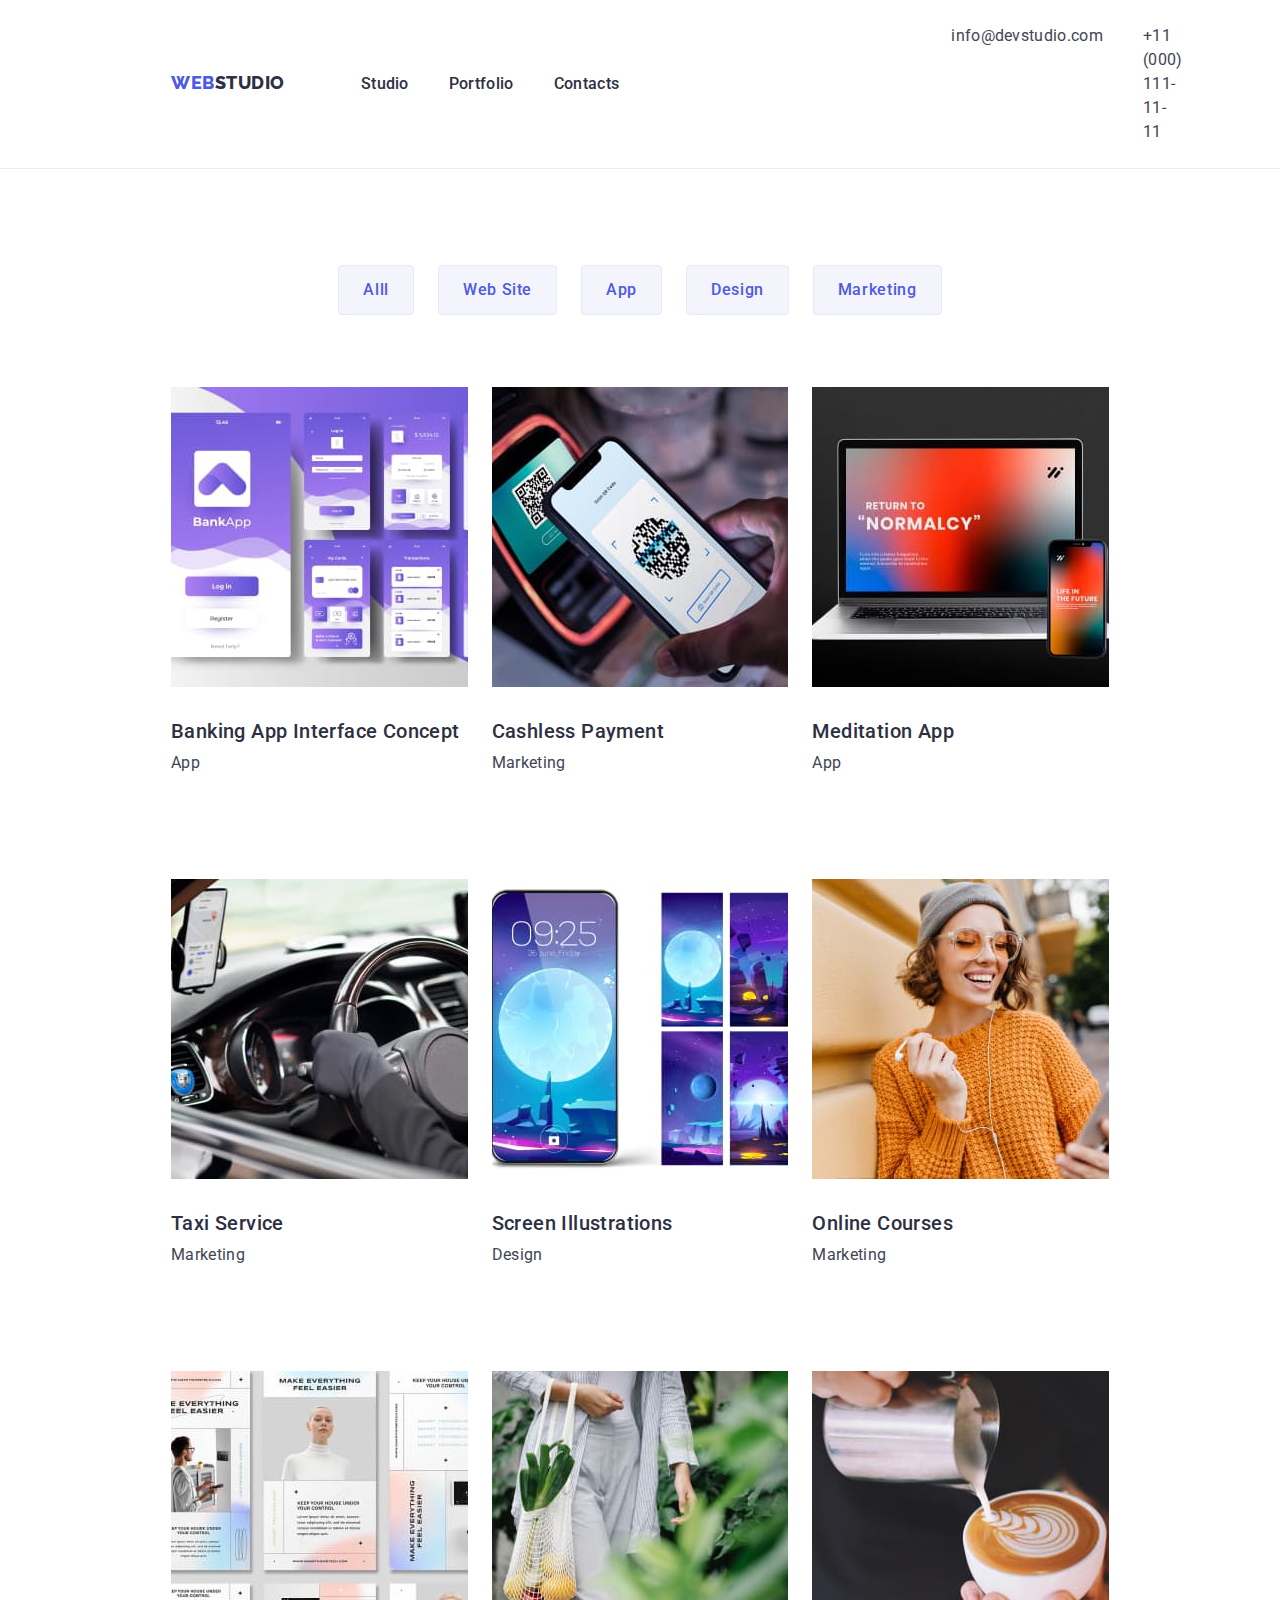
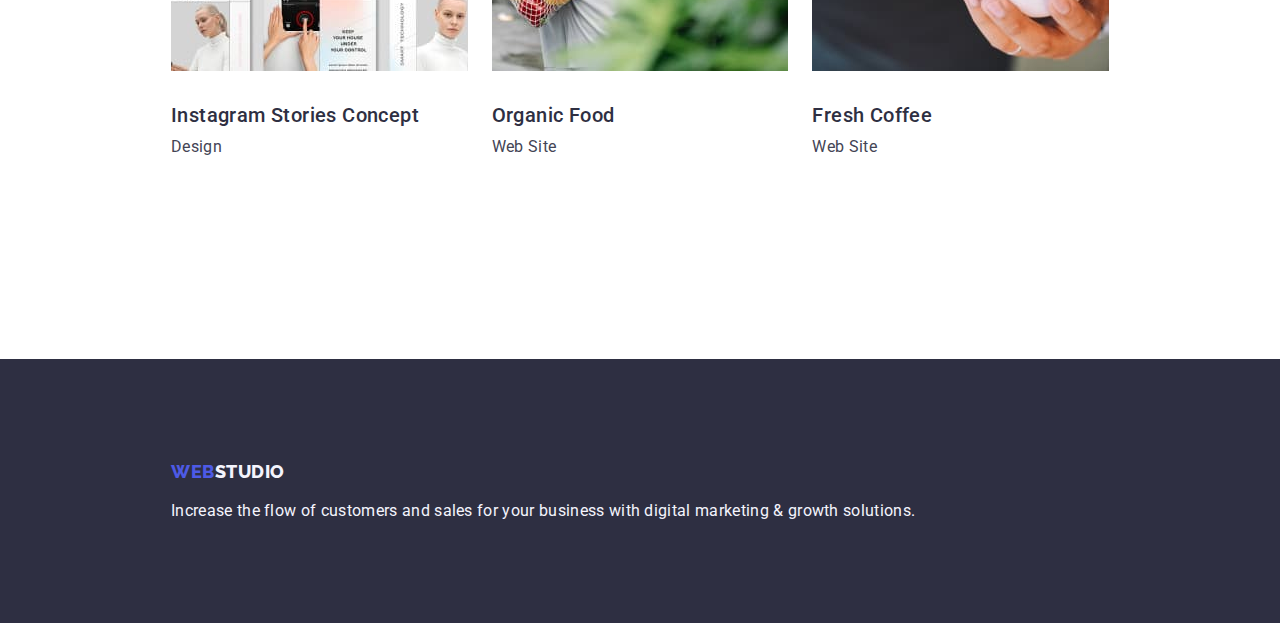
==== commit c2bc1e00: "update portfolio.html" ====
--- a/portfolio.html
+++ b/portfolio.html
@@ -59,7 +59,7 @@
           <h1 class="visually-hidden">Gallery</h1>
           <ul class="button-list list">
             <li class="button-item">
-              <button type="button" class="filter-btn">All</button>
+              <button type="button" class="filter-btn">Alll</button>
             </li>
             <li class="button-item">
               <button type="button" class="filter-btn">Web Site</button>
--- a/css/styles.css
+++ b/css/styles.css
@@ -263,7 +263,7 @@
 }
 
 .qualities .list-item {
-  flex-basis: calc((100%-72px) / 4);
+  flex-basis: calc((100% - 72px) / 4);
 }
 .qualities .description-text {
   margin-top: 8px;
@@ -278,11 +278,10 @@
   display: flex;
   gap: 24px;
   margin-top: 72px;
-  margin-bottom: ;
 }
 
 .activity .list-item {
-  flex-basis: calc((100%-48px) / 3);
+  flex-basis: calc((100% - 48px) / 3);
 }
 /*-------------------------------------- /ACTIVITY-------------------------------- */
 /* -----------------------------------------TEAM------------------------------------- */
@@ -297,7 +296,7 @@
 }
 
 .team .list-item {
-  flex-basis: calc((100%-48px) / 3);
+  flex-basis: calc((100% - 48px) / 3);
 }
 
 .team .section-title {
@@ -335,7 +334,7 @@
 .main-section .button-list {
   justify-content: center;
   gap: 24px;
-  flex-basis: calc((100%-96px) / 5);
+  flex-basis: calc((100% - 96px) / 5);
   margin-bottom: 72px;
 }
 
@@ -349,7 +348,7 @@
 .main-section .list-item {
   padding-bottom: 32px;
   margin-bottom: 48px;
-  flex-basis: calc((100%-48px) / 3);
+  flex-basis: calc((100% - 48px) / 3);
   /* border: 1px solid var(--cornflower-color); */
   background: var(--primary-white-color);
 }
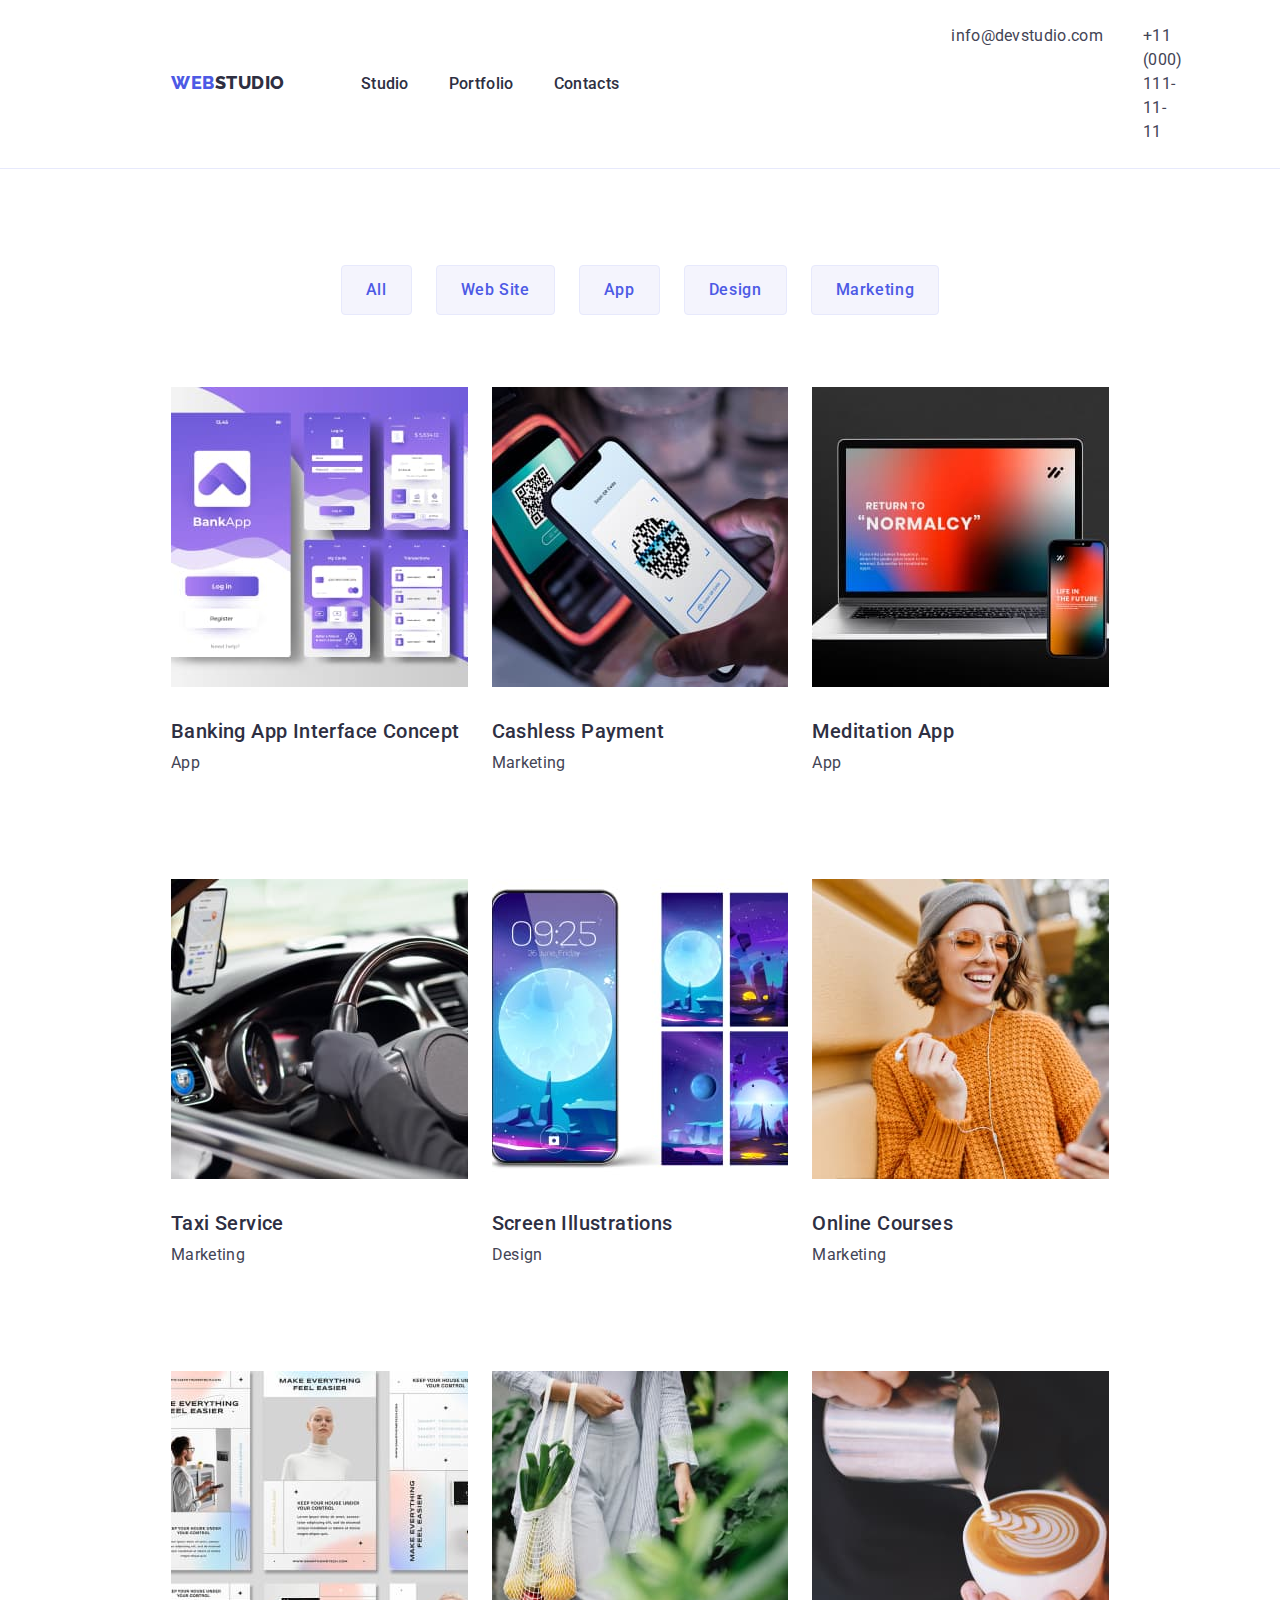
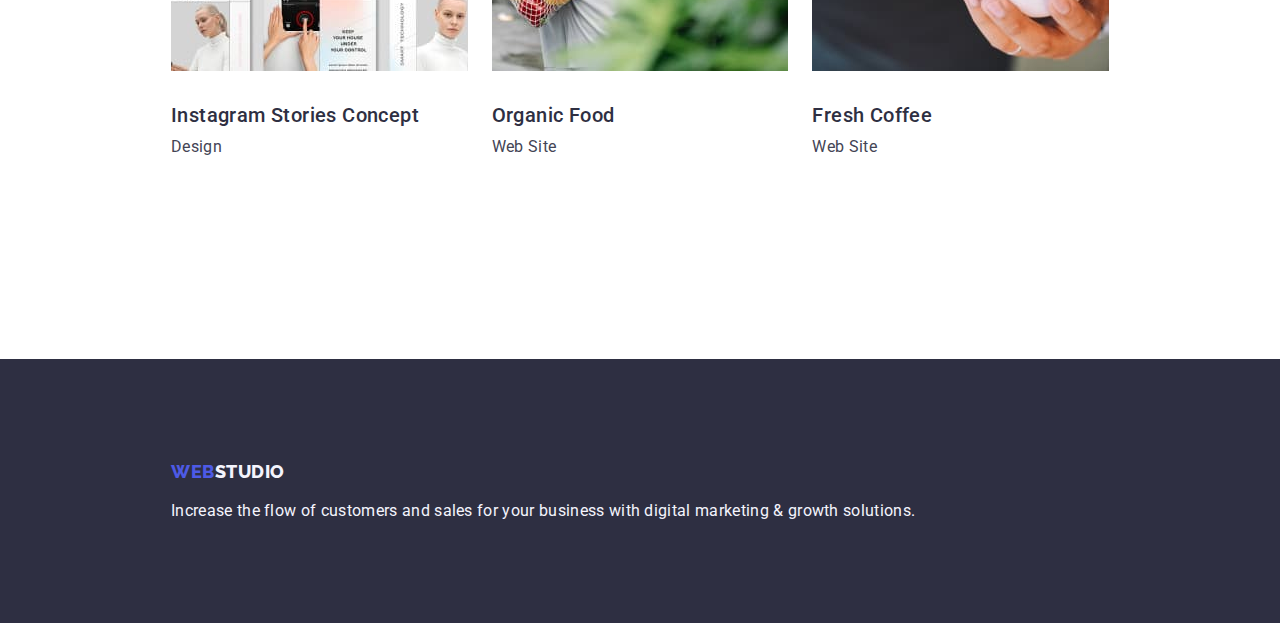
==== commit 87cfefb5: "update portfolio.html" ====
--- a/portfolio.html
+++ b/portfolio.html
@@ -59,7 +59,7 @@
           <h1 class="visually-hidden">Gallery</h1>
           <ul class="button-list list">
             <li class="button-item">
-              <button type="button" class="filter-btn">Alll</button>
+              <button type="button" class="filter-btn">All</button>
             </li>
             <li class="button-item">
               <button type="button" class="filter-btn">Web Site</button>
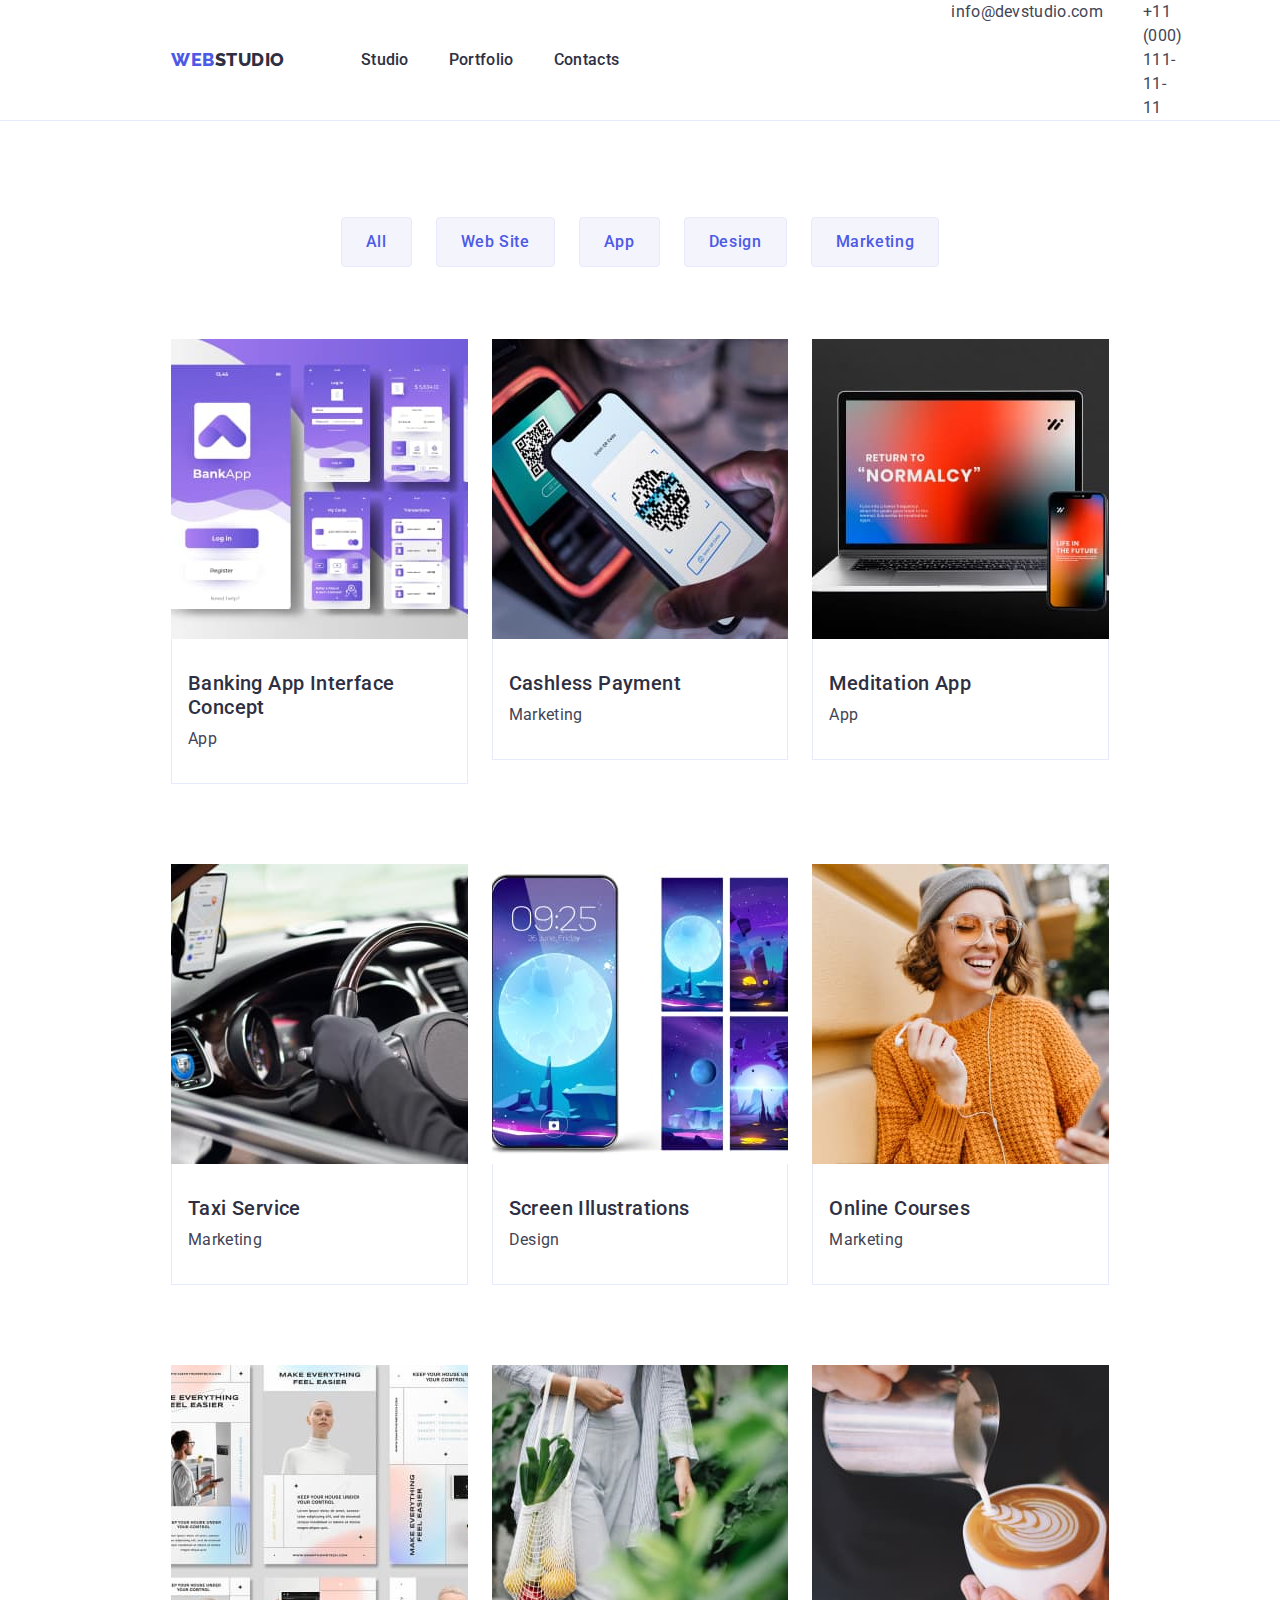
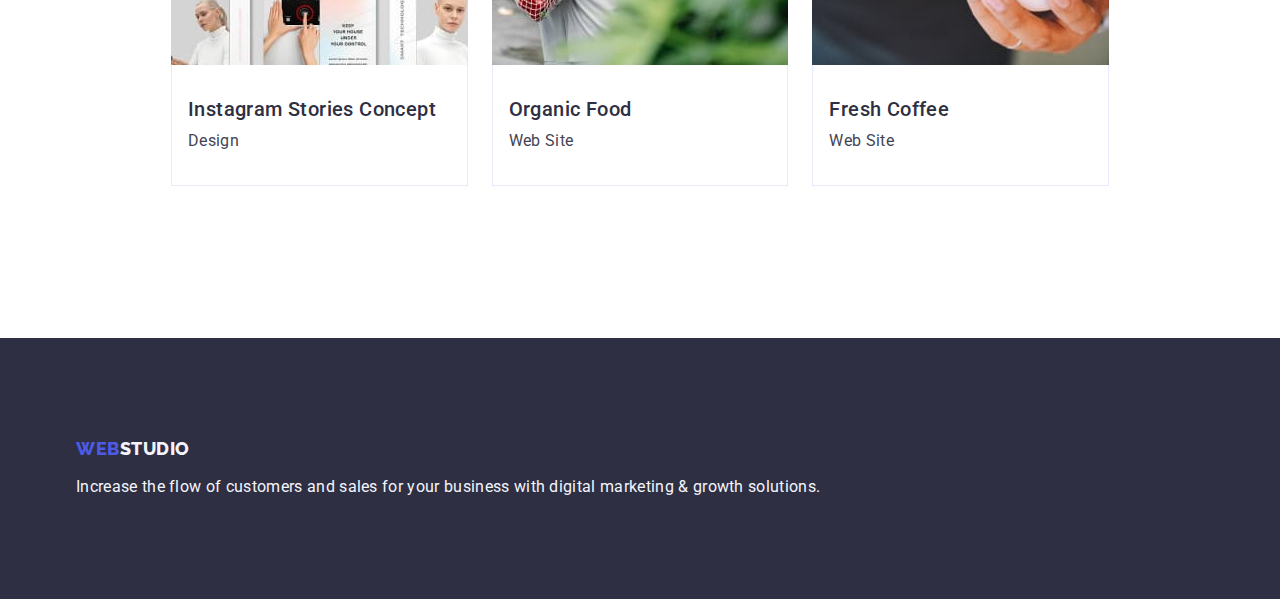
==== commit acf2aae9: "upd index.html, portfolio.html, styles.css" ====
--- a/portfolio.html
+++ b/portfolio.html
@@ -7,12 +7,12 @@
     <link rel="preconnect" href="https://fonts.googleapis.com" />
     <link rel="preconnect" href="https://fonts.gstatic.com" crossorigin />
     <link
+      href="https://fonts.googleapis.com/css2?family=Raleway:wght@800&family=Roboto:wght@400;500;700;900&display=swap"
+      rel="stylesheet"
+    />
+    <link
       rel="stylesheet"
       href="https://cdnjs.cloudflare.com/ajax/libs/modern-normalize/2.0.0/modern-normalize.min.css"
-    />
-    <link
-      href="https://fonts.googleapis.com/css2?family=Raleway:wght@800&family=Roboto:wght@400;500;700;900&display=swap"
-      rel="stylesheet"
     />
     <link rel="stylesheet" href="./css/styles.css" />
   </head>
@@ -83,13 +83,10 @@
                   width="360"
                   height="300"
                 />
-                <h2 class="subtitle">Banking App Interface Concept</h2>
-                <p class="description-text">App</p>
-                <!-- <p class="description-text">
-                  14 Stylish and User-Friendly App Design Concepts · Task
-                  Manager App · Calorie Tracker App · Exotic Fruit Ecommerce App
-                  · Cloud Storage App
-                </p> -->
+                <div class="app-container">
+                  <h2 class="subtitle">Banking App Interface Concept</h2>
+                  <p class="description-text">App</p>
+                </div>
               </a>
             </li>
             <li class="list-item">
@@ -100,13 +97,10 @@
                   width="360"
                   height="300"
                 />
-                <h2 class="subtitle">Cashless Payment</h2>
-                <p class="description-text">Marketing</p>
-                <!-- <p class="description-text">
-                  14 Stylish and User-Friendly App Design Concepts · Task
-                  Manager App · Calorie Tracker App · Exotic Fruit Ecommerce App
-                  · Cloud Storage App
-                </p> -->
+                <div class="app-container">
+                  <h2 class="subtitle">Cashless Payment</h2>
+                  <p class="description-text">Marketing</p>
+                </div>
               </a>
             </li>
             <li class="list-item">
@@ -117,13 +111,10 @@
                   width="360"
                   height="300"
                 />
-                <h2 class="subtitle">Meditation App</h2>
-                <p class="description-text">App</p>
-                <!-- <p class="description-text">
-                  14 Stylish and User-Friendly App Design Concepts · Task
-                  Manager App · Calorie Tracker App · Exotic Fruit Ecommerce App
-                  · Cloud Storage App
-                </p> -->
+                <div class="app-container">
+                  <h2 class="subtitle">Meditation App</h2>
+                  <p class="description-text">App</p>
+                </div>
               </a>
             </li>
             <li class="list-item">
@@ -134,13 +125,10 @@
                   width="360"
                   height="300"
                 />
-                <h2 class="subtitle">Taxi Service</h2>
-                <p class="description-text">Marketing</p>
-                <!-- <p class="description-text">
-                  14 Stylish and User-Friendly App Design Concepts · Task
-                  Manager App · Calorie Tracker App · Exotic Fruit Ecommerce App
-                  · Cloud Storage App
-                </p> -->
+                <div class="app-container">
+                  <h2 class="subtitle">Taxi Service</h2>
+                  <p class="description-text">Marketing</p>
+                </div>
               </a>
             </li>
             <li class="list-item">
@@ -151,13 +139,10 @@
                   width="360"
                   height="300"
                 />
-                <h2 class="subtitle">Screen Illustrations</h2>
-                <p class="description-text">Design</p>
-                <!-- <p class="description-text">
-                  14 Stylish and User-Friendly App Design Concepts · Task
-                  Manager App · Calorie Tracker App · Exotic Fruit Ecommerce App
-                  · Cloud Storage App
-                </p> -->
+                <div class="app-container">
+                  <h2 class="subtitle">Screen Illustrations</h2>
+                  <p class="description-text">Design</p>
+                </div>
               </a>
             </li>
             <li class="list-item">
@@ -168,13 +153,10 @@
                   width="360"
                   height="300"
                 />
-                <h2 class="subtitle">Online Courses</h2>
-                <p class="description-text">Marketing</p>
-                <!-- <p class="description-text">
-                  14 Stylish and User-Friendly App Design Concepts · Task
-                  Manager App · Calorie Tracker App · Exotic Fruit Ecommerce App
-                  · Cloud Storage App
-                </p> -->
+                <div class="app-container">
+                  <h2 class="subtitle">Online Courses</h2>
+                  <p class="description-text">Marketing</p>
+                </div>
               </a>
             </li>
             <li class="list-item">
@@ -185,13 +167,10 @@
                   width="360"
                   height="300"
                 />
-                <h2 class="subtitle">Instagram Stories Concept</h2>
-                <p class="description-text">Design</p>
-                <!-- <p class="description-text">
-                  14 Stylish and User-Friendly App Design Concepts · Task
-                  Manager App · Calorie Tracker App · Exotic Fruit Ecommerce App
-                  · Cloud Storage App
-                </p> -->
+                <div class="app-container">
+                  <h2 class="subtitle">Instagram Stories Concept</h2>
+                  <p class="description-text">Design</p>
+                </div>
               </a>
             </li>
             <li class="list-item">
@@ -202,13 +181,10 @@
                   width="360"
                   height="300"
                 />
-                <h2 class="subtitle">Organic Food</h2>
-                <p class="description-text">Web Site</p>
-                <!-- <p class="description-text">
-                  14 Stylish and User-Friendly App Design Concepts · Task
-                  Manager App · Calorie Tracker App · Exotic Fruit Ecommerce App
-                  · Cloud Storage App
-                </p> -->
+                <div class="app-container">
+                  <h2 class="subtitle">Organic Food</h2>
+                  <p class="description-text">Web Site</p>
+                </div>
               </a>
             </li>
             <li class="list-item">
@@ -219,13 +195,10 @@
                   width="360"
                   height="300"
                 />
-                <h2 class="subtitle">Fresh Coffee</h2>
-                <p class="description-text">Web Site</p>
-                <!-- <p class="description-text">
-                  14 Stylish and User-Friendly App Design Concepts · Task
-                  Manager App · Calorie Tracker App · Exotic Fruit Ecommerce App
-                  · Cloud Storage App
-                </p> -->
+                <div class="app-container">
+                  <h2 class="subtitle">Fresh Coffee</h2>
+                  <p class="description-text">Web Site</p>
+                </div>
               </a>
             </li>
           </ul>
--- a/css/styles.css
+++ b/css/styles.css
@@ -105,18 +105,10 @@
 
 .page-footer {
   background-color: var(--secondary-navy-color);
-  padding-top: 101.5px;
-  padding-bottom: 100px;
-}
-
-.page-footer .logo-link {
-  display: block;
-  margin-bottom: 17.5px;
+  padding: 100px 0;
 }
 
 .page-header {
-  padding-top: 24px;
-  padding-bottom: 24px;
   border-bottom: 1px solid var(--cornflower-color);
 }
 
@@ -158,6 +150,7 @@
 
 .page-nav {
   display: flex;
+  align-items: center;
   margin-right: 332px;
   font-size: 16px;
   font-weight: 500;
@@ -170,6 +163,10 @@
   gap: 40px;
 }
 
+.menu .menu-item {
+  padding: 24px 0;
+}
+
 .address-list {
   display: flex;
   flex-basis: auto;
@@ -212,13 +209,13 @@
 
 .hero {
   background-color: var(--secondary-navy-color);
-  padding-top: 188px;
-  padding-bottom: 188px;
+  padding: 188px 0;
 }
 
 .hero-title {
   margin-bottom: 48px;
   color: var(--primary-white-color);
+  max-width: 496px;
   text-align: center;
   font-size: 56px;
   font-weight: 700;
@@ -228,6 +225,9 @@
 
 .modal-btn {
   padding: 16px 32px;
+  min-width: 169px;
+  height: 56px;
+  border: none;
   font-family: 'Roboto', sans-serif;
   border-radius: 4px;
   box-shadow: 0px 4px 4px 0px rgba(0, 0, 0, 0.15);
@@ -265,8 +265,8 @@
 .qualities .list-item {
   flex-basis: calc((100% - 72px) / 4);
 }
-.qualities .description-text {
-  margin-top: 8px;
+.qualities .subtitle {
+  margin-bottom: 8px;
 }
 /*---------------------------------------/QUALITIES---------------------------- */
 
@@ -274,10 +274,14 @@
 .activity {
   padding-bottom: 120px;
 }
+
+.activity .section-title {
+  margin-bottom: 72px;
+}
+
 .activity .list {
   display: flex;
   gap: 24px;
-  margin-top: 72px;
 }
 
 .activity .list-item {
@@ -286,8 +290,7 @@
 /*-------------------------------------- /ACTIVITY-------------------------------- */
 /* -----------------------------------------TEAM------------------------------------- */
 .team {
-  padding-top: 120px;
-  padding-bottom: 120px;
+  padding: 120px 0;
 }
 
 .team .list {
@@ -303,10 +306,10 @@
   margin-bottom: 72px;
 }
 
-.team img,
-.team .description-text {
-  margin-bottom: 32px;
-}
+.team .employee {
+  padding: 32px 0;
+}
+
 .team .subtitle {
   margin-bottom: 8px;
 }
@@ -323,6 +326,13 @@
     0px 1px 6px 0px rgba(46, 47, 66, 0.08);
 }
 /* -----------------------------------------/TEAM------------------------------------- */
+/* ----------------------------------------FOOTER--------------------------------------------------------- */
+.page-footer .logo-link {
+  display: inline-block;
+  margin-bottom: 16px;
+}
+
+/*----------------------------------------/FOOTER--------------------------------------------------------- */
 
 /* ======================================/INDEX.HTML============================= */
 /* ======================================PORTFOLIO.HTML============================= */
@@ -343,19 +353,21 @@
   flex-wrap: wrap;
   justify-content: center;
   gap: 24px;
+  row-gap: 48px;
 }
 
 .main-section .list-item {
   padding-bottom: 32px;
-  margin-bottom: 48px;
   flex-basis: calc((100% - 48px) / 3);
-  /* border: 1px solid var(--cornflower-color); */
   background: var(--primary-white-color);
 }
 
-.main-section img {
-  margin-bottom: 32px;
-}
+.main-section .app-container {
+  padding: 32px 16px;
+  border: 1px solid var(--cornflower-color);
+  border-top: none;
+}
+
 .main-section .subtitle {
   margin-bottom: 8px;
 }
@@ -379,6 +391,7 @@
 .filter-btn:focus {
   background: var(--accent-color);
   color: var(--primary-white-color);
+  border: 1px solid transparent;
   box-shadow: 0px 2px 2px 0px rgba(0, 0, 0, 0.12),
     0px 2px 1px 0px rgba(0, 0, 0, 0.08), 0px 3px 1px 0px rgba(0, 0, 0, 0.1);
 }
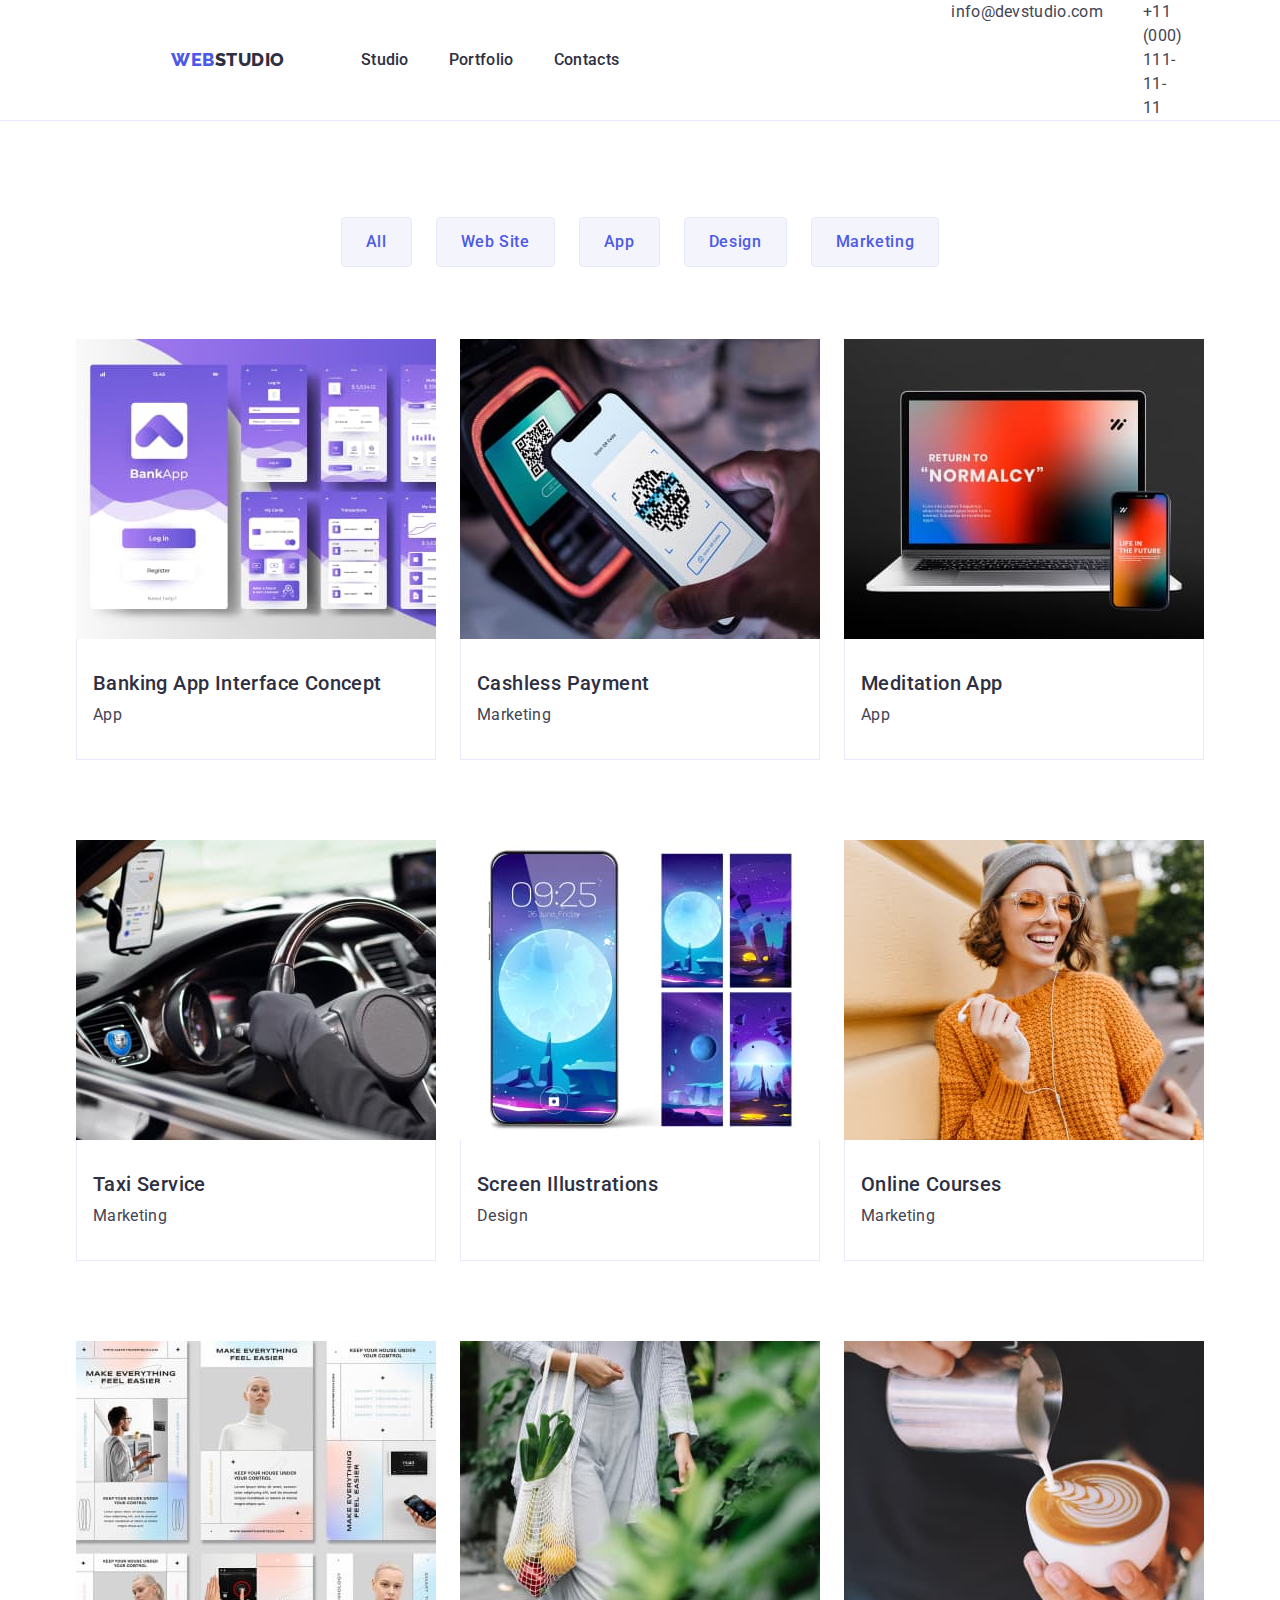
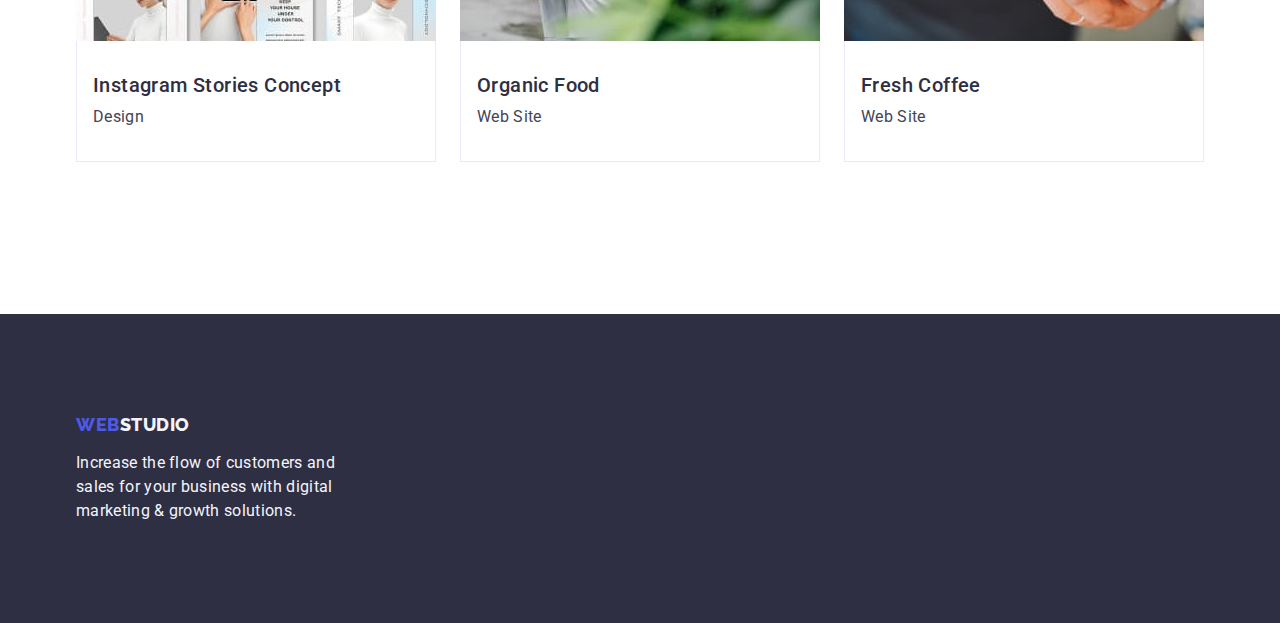
==== commit 1041f1d7: "upd" ====
--- a/portfolio.html
+++ b/portfolio.html
@@ -74,7 +74,7 @@
               <button type="button" class="filter-btn">Marketing</button>
             </li>
           </ul>
-          <ul class="list">
+          <ul class="app-list list">
             <li class="list-item">
               <a class="link" href="">
                 <img
--- a/css/styles.css
+++ b/css/styles.css
@@ -97,6 +97,7 @@
 
 .page-footer .description-text {
   color: var(--cloud-color);
+  max-width: 264px;
 }
 
 .page-footer .text-logo {
@@ -163,17 +164,16 @@
   gap: 40px;
 }
 
-.menu .menu-item {
-  padding: 24px 0;
-}
-
 .address-list {
   display: flex;
   flex-basis: auto;
   gap: 40px;
 }
 
-.menu-link {
+.page-header .menu-link {
+  display: inline-block;
+  padding-top: 24px;
+  padding-bottom: 24px;
   color: var(--secondary-navy-color);
 }
 
@@ -205,6 +205,7 @@
 .hero .container {
   display: flex;
   flex-direction: column;
+  align-items: center;
 }
 
 .hero {
@@ -337,18 +338,18 @@
 /* ======================================/INDEX.HTML============================= */
 /* ======================================PORTFOLIO.HTML============================= */
 .main-section {
-  padding-top: 96px;
-  padding-bottom: 120px;
+  padding: 96px 0 120px 0;
 }
 
 .main-section .button-list {
+  display: flex;
   justify-content: center;
   gap: 24px;
   flex-basis: calc((100% - 96px) / 5);
   margin-bottom: 72px;
 }
 
-.main-section .list {
+.main-section .app-list {
   display: flex;
   flex-wrap: wrap;
   justify-content: center;
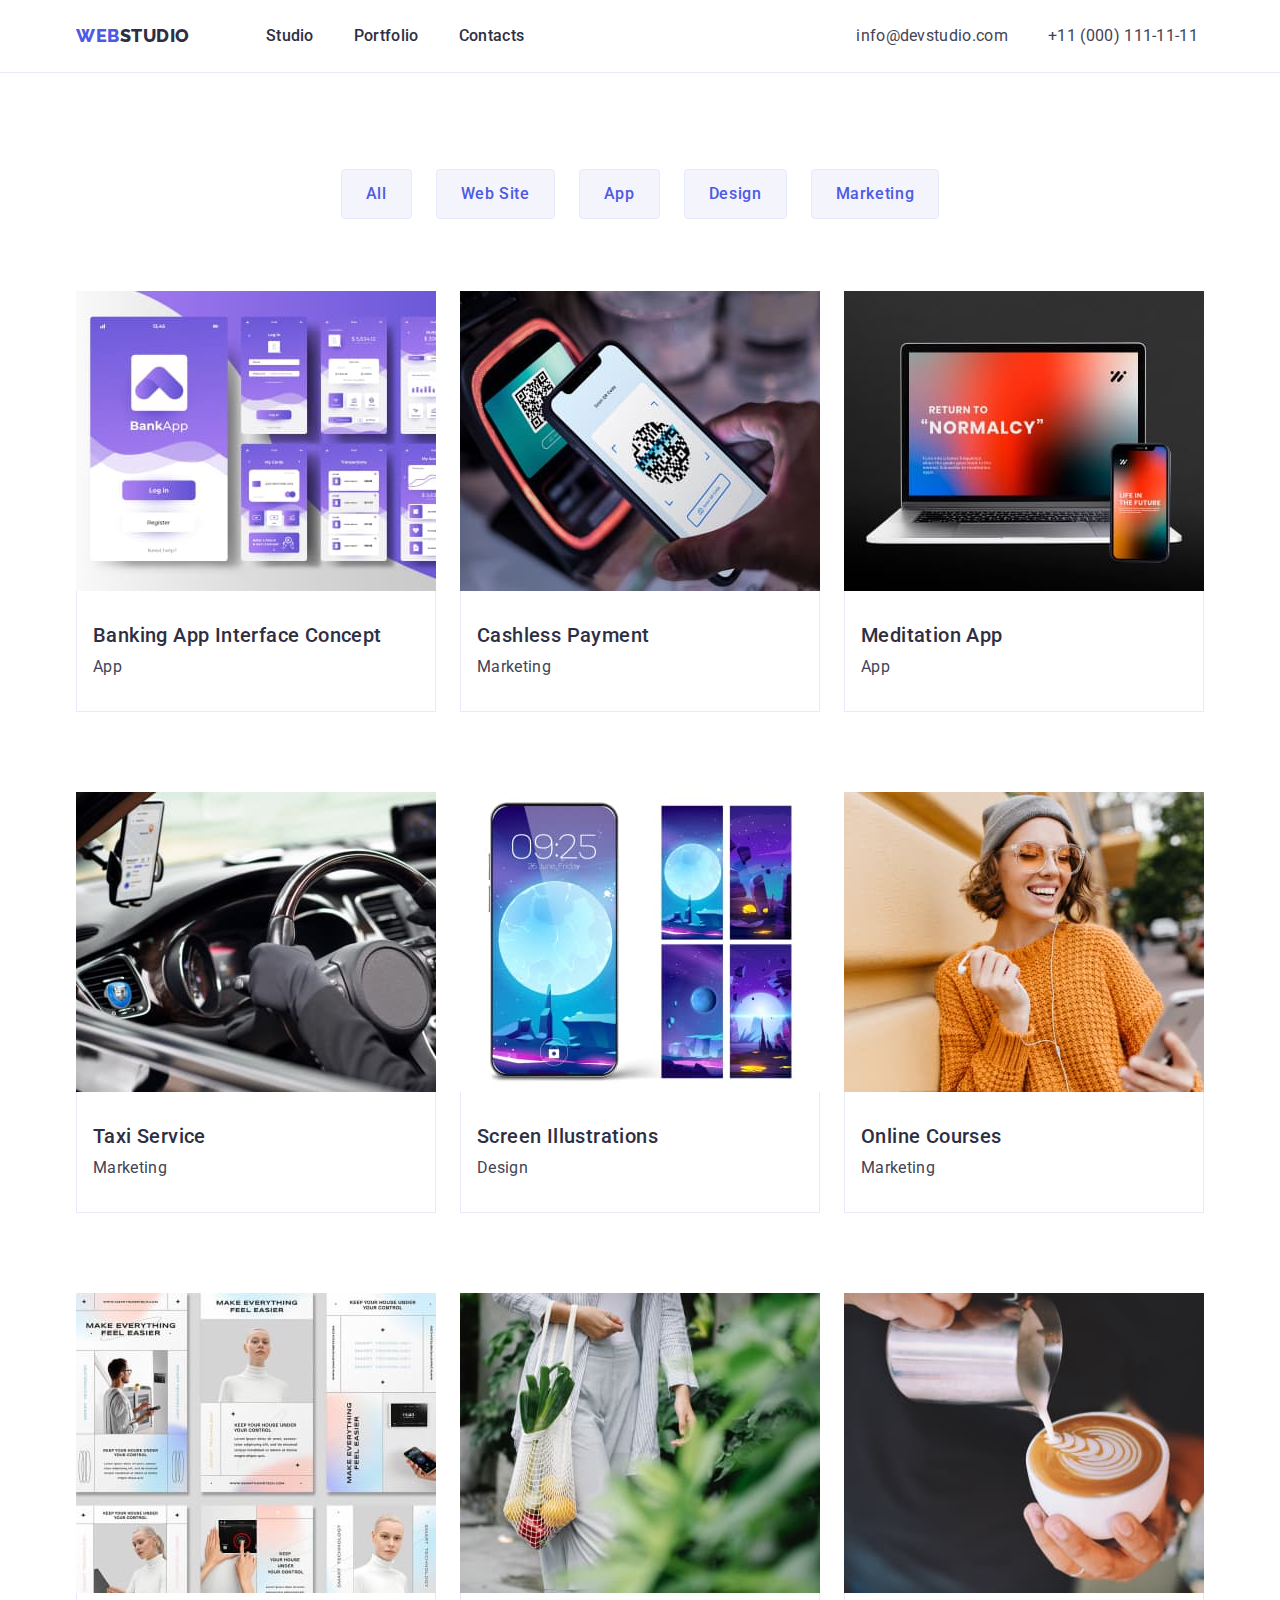
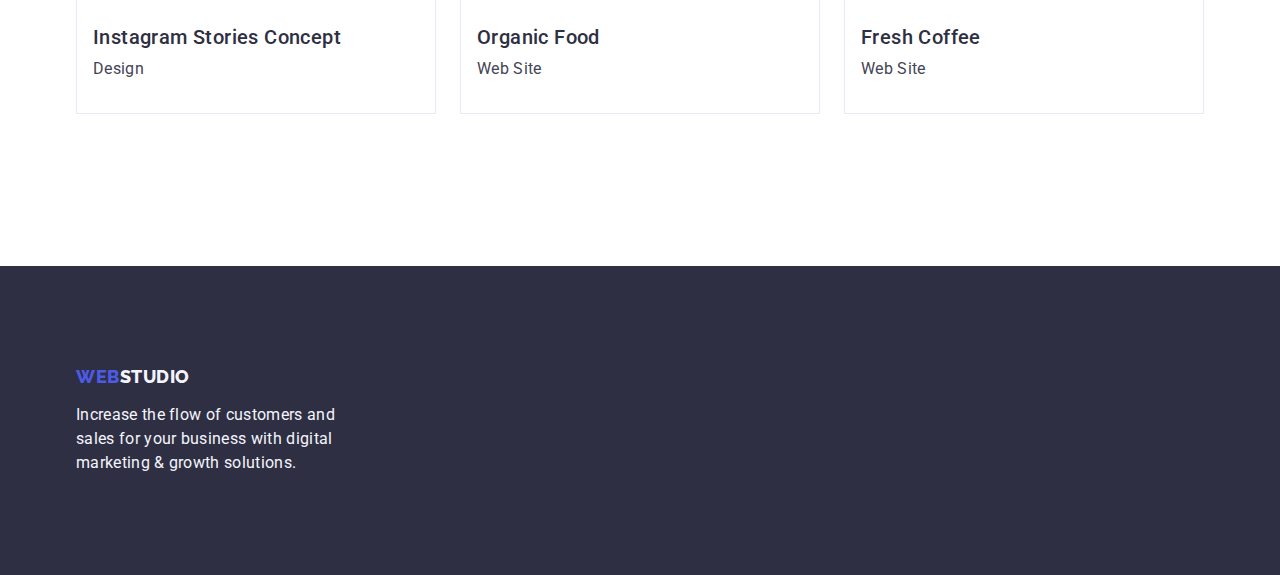
==== commit 632a61c8: "upd all files" ====
--- a/portfolio.html
+++ b/portfolio.html
@@ -18,7 +18,7 @@
   </head>
   <body>
     <!-- HEADER -->
-    <header class="page-header section">
+    <header class="page-header">
       <div class="container">
         <nav class="page-nav">
           <a class="logo-link link" href="./index.html"
@@ -54,7 +54,7 @@
     </header>
     <!-- MAIN -->
     <main>
-      <section class="main-section section">
+      <section class="main-section">
         <div class="container">
           <h1 class="visually-hidden">Gallery</h1>
           <ul class="button-list list">
@@ -206,7 +206,7 @@
       </section>
     </main>
     <!-- FOOTER -->
-    <footer class="page-footer section">
+    <footer class="page-footer">
       <div class="container">
         <a class="logo-link link" href="./index.html"
           >Web<span class="text-logo">Studio</span></a
--- a/css/styles.css
+++ b/css/styles.css
@@ -65,10 +65,6 @@
   padding: 0 15px;
 }
 
-.section {
-  padding-left: 156px;
-  padding-right: 156px;
-}
 .section-title {
   color: var(--secondary-navy-color);
   text-align: center;
